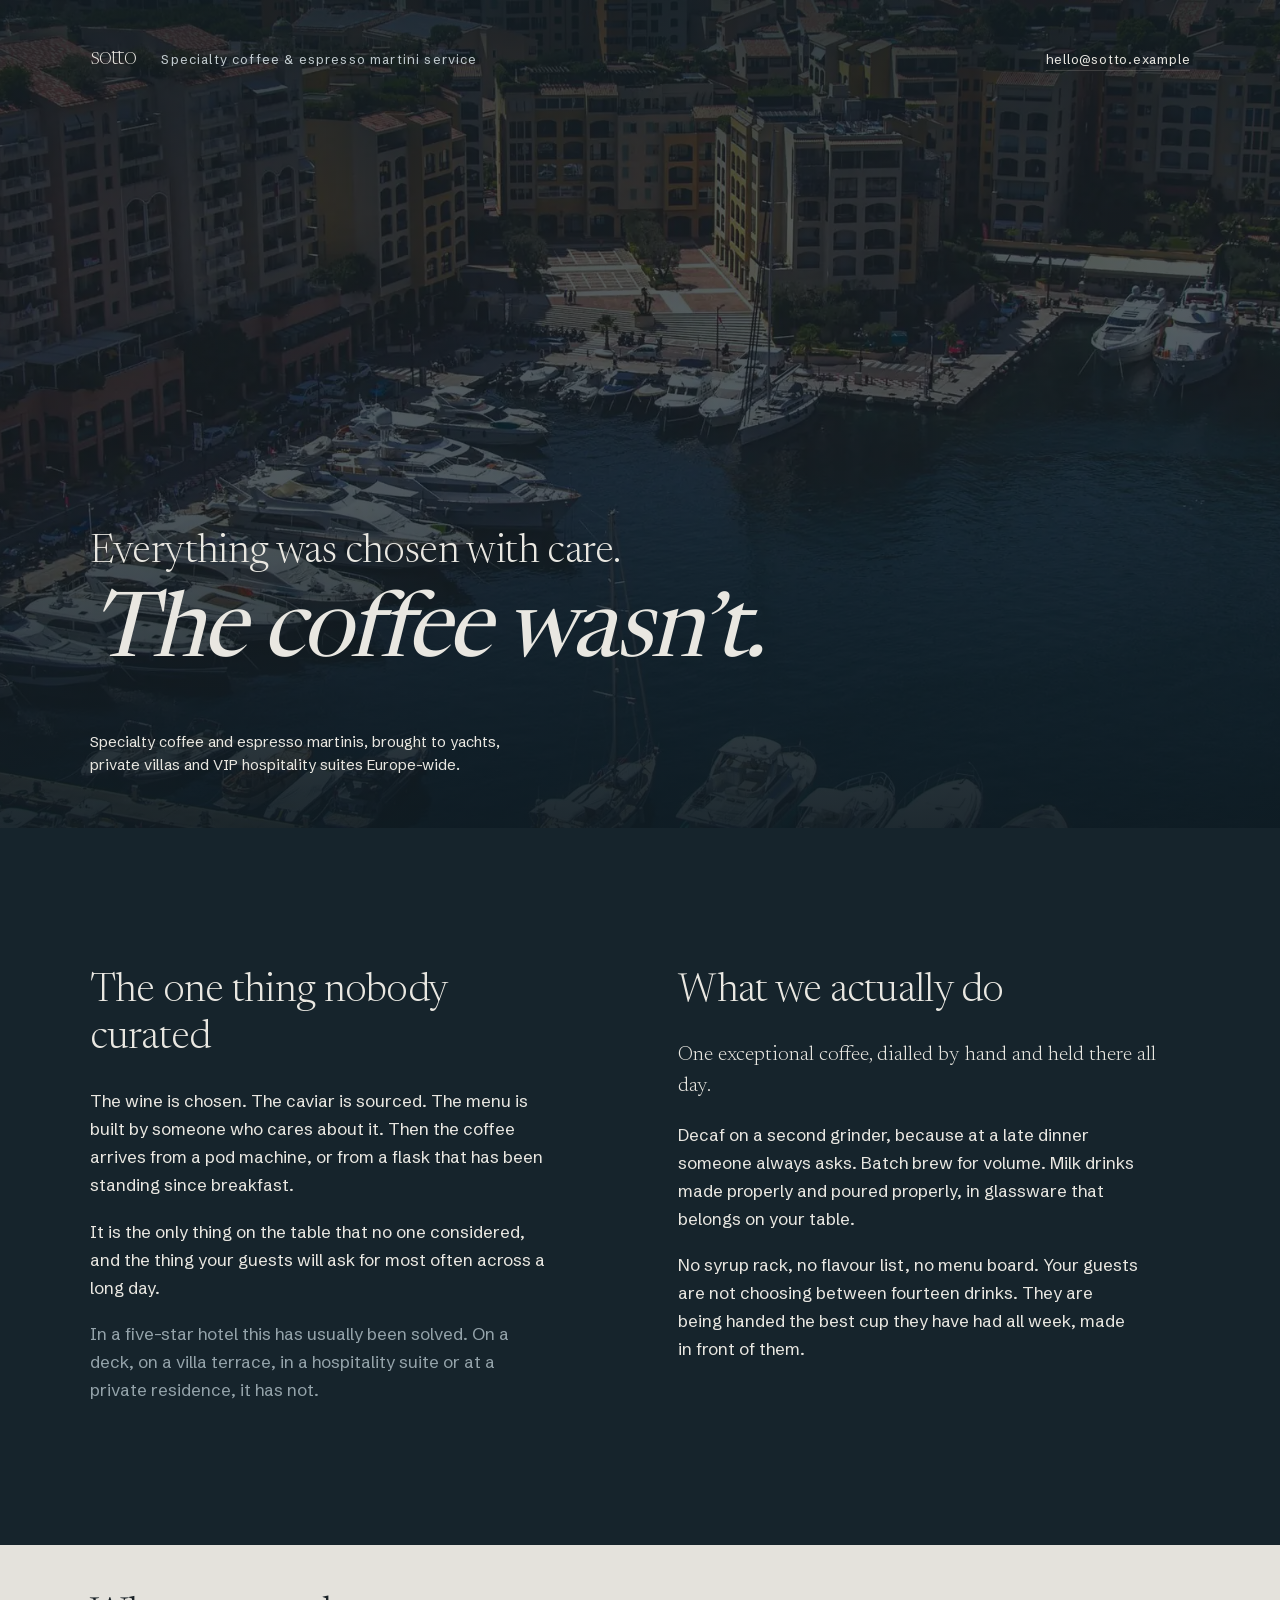
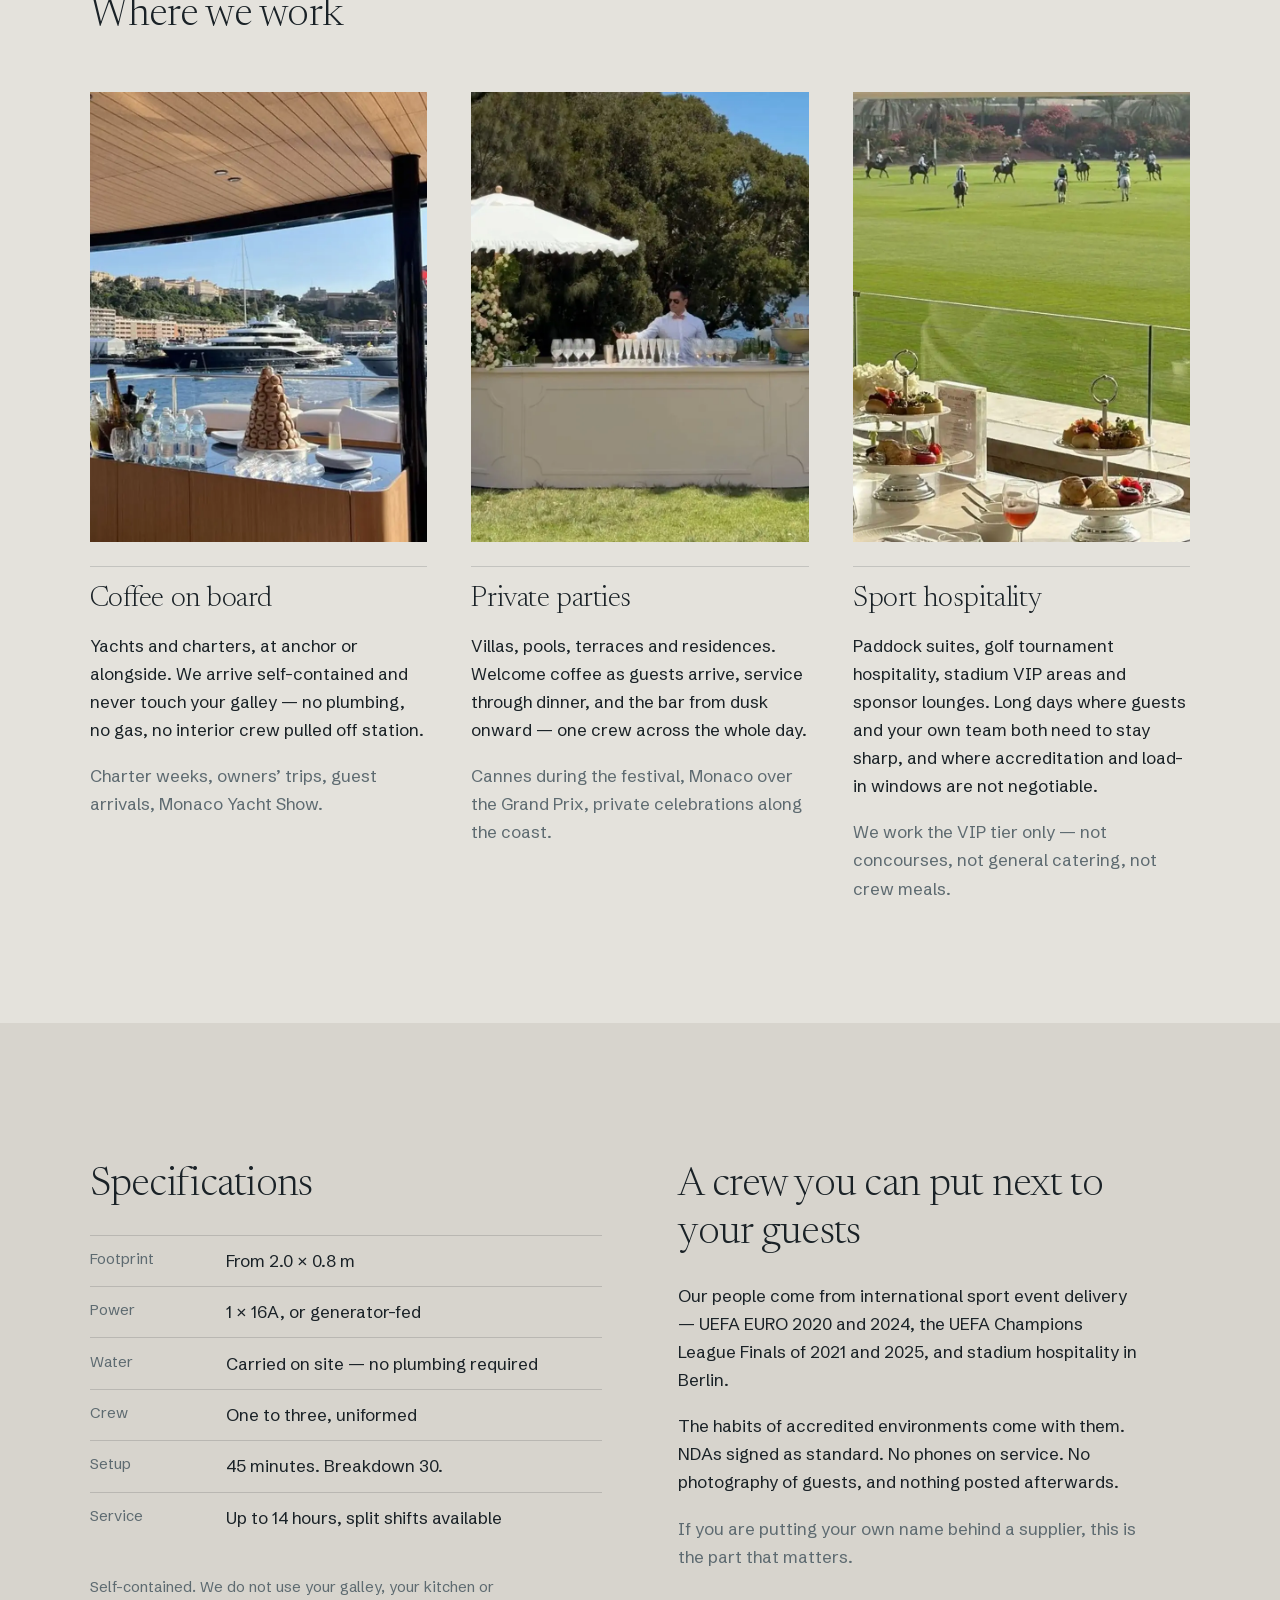
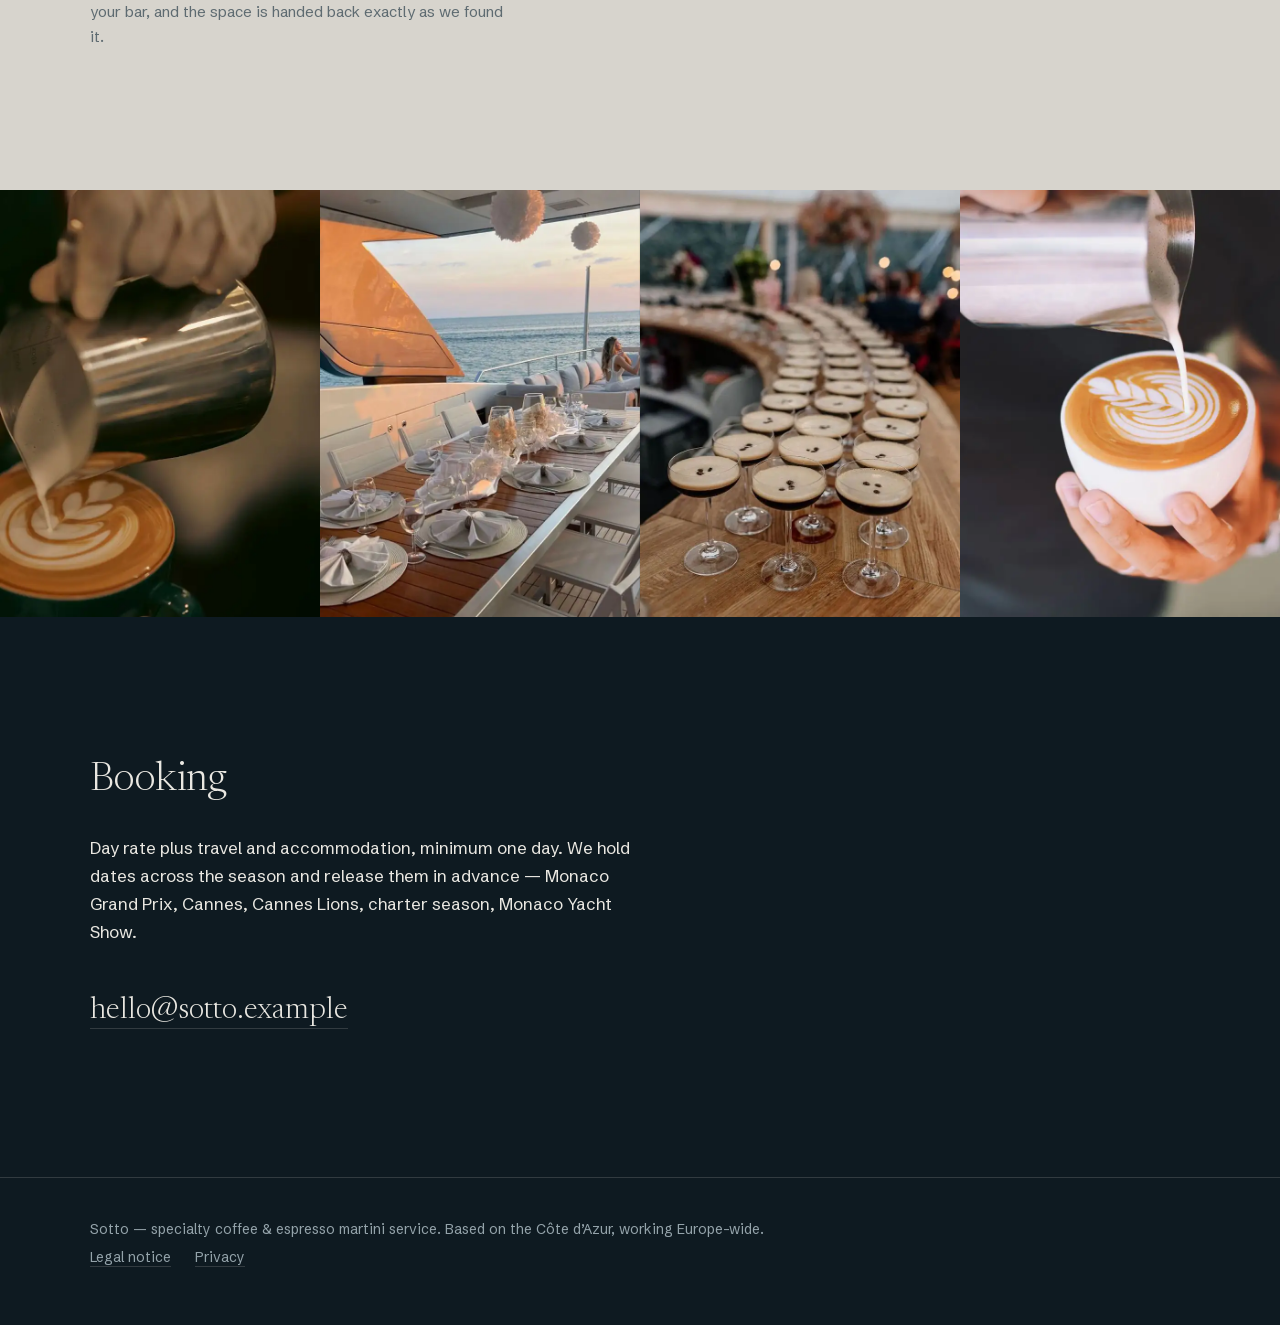
==== index.html @ 5e856eaf "Restore the paired columns, put everything on one left edge Fixes a regression I introduced in the p" ====
<!DOCTYPE html>
<html lang="en">
<head>
<meta charset="utf-8">
<meta name="viewport" content="width=device-width, initial-scale=1">

<title>Sotto — Specialty coffee &amp; espresso martini service</title>
<meta name="description" content="Specialty coffee and espresso martini service for yachts, private parties and sport hospitality. Based on the Côte d'Azur, working Europe-wide.">
<link rel="canonical" href="https://sotto.services/">
<meta name="robots" content="index, follow, max-image-preview:large, max-snippet:-1">
<meta name="theme-color" content="#0E1A21">

<meta property="og:type" content="website">
<meta property="og:site_name" content="Sotto">
<meta property="og:locale" content="en_GB">
<meta property="og:title" content="Sotto — Specialty coffee &amp; espresso martini service">
<meta property="og:description" content="Specialty coffee and espresso martini service for yachts, private parties and sport hospitality. Based on the Côte d'Azur, working Europe-wide.">
<meta property="og:url" content="https://sotto.services/">
<meta property="og:image" content="https://sotto.services/assets/og.png">
<meta property="og:image:width" content="1200">
<meta property="og:image:height" content="630">
<meta property="og:image:alt" content="Sotto — specialty coffee and espresso martini service">
<meta name="twitter:card" content="summary_large_image">
<meta name="twitter:title" content="Sotto — Specialty coffee &amp; espresso martini service">
<meta name="twitter:description" content="Specialty coffee and espresso martini service for yachts, private parties and sport hospitality. Based on the Côte d'Azur, working Europe-wide.">
<meta name="twitter:image" content="https://sotto.services/assets/og.png">

<link rel="icon" href="/assets/favicon.svg" type="image/svg+xml">
<link rel="apple-touch-icon" href="/assets/apple-touch-icon.png">

<link rel="preload" href="/img/hero.webp" as="image" type="image/webp">
<link rel="preload" href="/fonts/newsreader-latin.woff2" as="font" type="font/woff2" crossorigin>
<link rel="preload" href="/fonts/schibsted-grotesk-latin.woff2" as="font" type="font/woff2" crossorigin>

<style>
  /* ---- self-hosted fonts (no Google CDN: no visitor IP leaves the EU) ---- */
  @font-face{
    font-family:'Newsreader';font-style:normal;font-weight:200 400;font-display:swap;
    src:url('/fonts/newsreader-latin.woff2') format('woff2');
    unicode-range:U+0000-00FF,U+0131,U+0152-0153,U+02BB-02BC,U+02C6,U+02DA,U+02DC,U+0304,U+0308,U+0329,U+2000-206F,U+20AC,U+2122,U+2191,U+2193,U+2212,U+2215,U+FEFF,U+FFFD;
  }
  @font-face{
    font-family:'Newsreader';font-style:normal;font-weight:200 400;font-display:swap;
    src:url('/fonts/newsreader-latin-ext.woff2') format('woff2');
    unicode-range:U+0100-02BA,U+02BD-02C5,U+02C7-02CC,U+02CE-02D7,U+02DD-02FF,U+0304,U+0308,U+0329,U+1D00-1DBF,U+1E00-1E9F,U+1EF2-1EFF,U+2020,U+20A0-20AB,U+20AD-20C0,U+2113,U+2C60-2C7F,U+A720-A7FF;
  }
  @font-face{
    font-family:'Schibsted Grotesk';font-style:normal;font-weight:400 500;font-display:swap;
    src:url('/fonts/schibsted-grotesk-latin.woff2') format('woff2');
    unicode-range:U+0000-00FF,U+0131,U+0152-0153,U+02BB-02BC,U+02C6,U+02DA,U+02DC,U+0304,U+0308,U+0329,U+2000-206F,U+20AC,U+2122,U+2191,U+2193,U+2212,U+2215,U+FEFF,U+FFFD;
  }
  @font-face{
    font-family:'Schibsted Grotesk';font-style:normal;font-weight:400 500;font-display:swap;
    src:url('/fonts/schibsted-grotesk-latin-ext.woff2') format('woff2');
    unicode-range:U+0100-02BA,U+02BD-02C5,U+02C7-02CC,U+02CE-02D7,U+02DD-02FF,U+0304,U+0308,U+0329,U+1D00-1DBF,U+1E00-1E9F,U+1EF2-1EFF,U+2020,U+20A0-20AB,U+20AD-20C0,U+2113,U+2C60-2C7F,U+A720-A7FF;
  }

  /* ======================================================================
     IMAGE SLOTS — WebP with a JPEG fallback, chosen per browser by image-set().
     To swap a photograph, drop both files in /img/ and change the two paths.
     See README.md → "The photography".
     ====================================================================== */
  :root{
    --img-hero:image-set(url("/img/hero.webp") type("image/webp"),
                         url("/img/hero.jpg") type("image/jpeg"));
  }

  :root{
    --night:#0E1A21;
    --deep:#16242C;
    --dusk:#2A3B45;
    --paper:#E4E2DC;
    --stone:#D7D4CD;
    --light-ink:#1A2227;
    --light-mute:#5E6B71;
    --dark-ink:#E9E7E1;
    --dark-mute:#94A3AA;
    --rule-light:rgba(26,34,39,.16);
    --rule-dark:rgba(233,231,225,.16);
    --serif:"Newsreader",Georgia,"Times New Roman",serif;
    --sans:"Schibsted Grotesk","Helvetica Neue",Arial,sans-serif;
    --col:34rem;
    --content:72rem;
    --pad:clamp(1.5rem,7vw,7rem);
  }

  *{box-sizing:border-box}
  html{-webkit-text-size-adjust:100%}
  body{
    margin:0;
    background:var(--night);
    color:var(--dark-ink);
    font-family:var(--sans);
    font-size:17px;
    line-height:1.65;
    -webkit-font-smoothing:antialiased;
  }

  .skip{
    position:absolute;left:-9999px;top:0;z-index:10;
    background:var(--paper);color:var(--light-ink);
    padding:.75rem 1.25rem;font-size:.9375rem;text-decoration:none;
  }
  .skip:focus{left:0}

  section{padding:clamp(4.5rem,11vw,9rem) var(--pad)}
  .col{
    max-width:var(--col);
    margin-left:max(0px,calc((100% - var(--content)) / 2));
    margin-right:auto;
  }

  .z-night{background:var(--night);color:var(--dark-ink)}
  .z-deep{background:var(--deep);color:var(--dark-ink)}
  .z-paper{background:var(--paper);color:var(--light-ink)}
  .z-stone{background:var(--stone);color:var(--light-ink)}
  .z-night .mute,.z-deep .mute{color:var(--dark-mute)}
  .z-paper .mute,.z-stone .mute{color:var(--light-mute)}

  /* ---- collage: four frames butted together, edge to edge ---- */
  .collage{
    display:grid;
    grid-template-columns:repeat(4,1fr);
  }
  .collage img{
    width:100%;
    height:100%;
    aspect-ratio:3/4;
    object-fit:cover;
    display:block;
  }
  @media (max-width:60rem){
    .collage{grid-template-columns:repeat(2,1fr)}
  }


  /* ---- service areas: one overview instead of three full-width bands ---- */
  /* Follows another --paper section, so the top padding is pulled in: the
     heading and the grid carry the break, not a gap. */
  .areas{padding-top:clamp(1.5rem,4vw,3rem);padding-bottom:clamp(4.5rem,10vw,7.5rem)}
  .areas-head{margin-bottom:clamp(2.25rem,5vw,3.25rem);max-width:var(--content);margin-inline:auto}
  .areas-head h2{margin-bottom:0}
  .area-grid{
    display:grid;
    grid-template-columns:repeat(3,1fr);
    gap:clamp(1.5rem,3.5vw,3rem);
    max-width:var(--content);
    margin-inline:auto;
  }
  /* The frame is fixed and the picture moves inside it, so nothing reflows and
     the hover costs no layout shift. */
  .area-item picture{
    display:block;
    overflow:hidden;
    margin-bottom:1.5rem;
  }
  .area-item img{
    width:100%;
    height:auto;
    aspect-ratio:3/4;
    object-fit:cover;
    display:block;
    transition:transform .7s cubic-bezier(.22,.61,.36,1);
  }
  @media (hover:hover){
    .area-item:hover img,
    .area-item:focus-within img{transform:scale(1.04)}
  }
  .area-item h3{
    margin:0 0 .9rem;
    padding-top:1rem;
    border-top:1px solid var(--rule-light);
  }
  .area-item p{max-width:42ch}
  @media (max-width:60rem){
    .area-grid{grid-template-columns:1fr;gap:clamp(2.5rem,7vw,3.5rem);max-width:var(--col)}
    .area-item picture{margin-bottom:1.25rem}
    .area-item img{aspect-ratio:4/3}
  }

  /* ---- hero ----
     Four corners: the mark and the address on the top line, the claim and then the
     positioning line with the three service areas along the bottom. The claim, not
     the wordmark, is the thing you read first. ---- */
  .hero{
    position:relative;
    min-height:92vh;
    display:flex;
    flex-direction:column;
    padding:var(--pad);
    padding-top:clamp(1.75rem,4vw,2.75rem);
    padding-bottom:clamp(2rem,5vw,3.25rem);
    background-color:#101D25;
    background-image:var(--img-hero);
    background-size:cover;
    background-position:center;
    overflow:hidden;
  }
  .hero::before{
    content:"";
    position:absolute;
    inset:0;
    /* Type now sits at the top, the middle and the bottom, so the veil has to carry
       the whole height — not just the lower third as it did when only the wordmark
       sat down there. The harbour is bright terracotta and eats light text. */
    background:linear-gradient(180deg,rgba(14,26,33,.86) 0%,rgba(14,26,33,.7) 26%,rgba(14,26,33,.72) 58%,rgba(14,26,33,.93) 100%);
  }
  .hero > *{position:relative}
  .hero-inner{
    max-width:var(--content);
    width:100%;
    margin-inline:auto;
    flex:1;
    display:flex;
    flex-direction:column;
    justify-content:space-between;
    gap:clamp(3rem,8vw,5rem);
  }

  .hero-top{
    display:flex;
    align-items:baseline;
    justify-content:space-between;
    gap:1.5rem 2.5rem;
    flex-wrap:wrap;
  }
  .hero-lockup{
    display:flex;
    align-items:baseline;
    gap:clamp(.9rem,2vw,1.75rem);
    flex-wrap:wrap;
  }
  .mark{
    font-family:var(--serif);
    font-weight:200;
    font-size:1.6rem;
    line-height:1;
    letter-spacing:-.03em;
    margin:0;
  }
  .descriptor{
    font-size:.8125rem;
    letter-spacing:.09em;
    margin:0;
    max-width:none;
    /* Brighter than --dark-mute on purpose: at 13px over the harbour's lit facades
       the muted tone measured 3.88:1, under the 4.5:1 WCAG AA needs. */
    color:#C3CCD0;
  }
  .hero-contact{margin:0;max-width:none}
  .hero-contact a{
    color:var(--dark-ink);
    font-size:.8125rem;
    letter-spacing:.06em;
    text-decoration:none;
    border-bottom:1px solid var(--rule-dark);
    padding-bottom:.2rem;
    transition:border-color .2s ease;
  }
  .hero-contact a:hover,.hero-contact a:focus-visible{border-bottom-color:var(--dark-ink)}

  .claim{
    font-family:var(--serif);
    margin:0 0 clamp(2rem,4.5vw,3rem);
    max-width:none;
  }
  /* The setup steps back and the turn lands: three things separate them — size,
     roman against italic, and 300 against 400. Newsreader is instanced to
     wght 200-400 here, so 400 is the heaviest weight available. */
  .claim-setup{
    display:block;
    font-weight:300;
    font-size:clamp(1.45rem,3.2vw,2.5rem);
    line-height:1.22;
    letter-spacing:-.015em;
    margin-bottom:.3em;
  }
  .claim-turn{
    display:block;
    font-style:italic;
    font-weight:400;
    font-size:clamp(2.6rem,7vw,5.75rem);
    line-height:1.02;
    letter-spacing:-.03em;
  }

  .hero-sub{
    font-size:.9375rem;
    line-height:1.55;
    margin:0;
    max-width:46ch;
    color:var(--dark-ink);
  }

  @media (max-width:52rem){
    .hero-contact{flex-basis:100%}
  }

  /* ---- two columns where the copy pairs up ---- */
  .duo{
    display:grid;
    grid-template-columns:1fr 1fr;
    gap:clamp(2.5rem,6vw,5.5rem);
    max-width:var(--content);
    margin-inline:auto;
    align-items:start;
  }
  .duo h2{margin-bottom:1.5rem}
  .duo p{max-width:46ch}
  @media (max-width:60rem){
    .duo{grid-template-columns:1fr;gap:clamp(3rem,9vw,4.5rem);max-width:var(--col)}
  }

  h2{
    font-family:var(--serif);
    font-weight:300;
    font-size:clamp(1.7rem,4vw,2.5rem);
    line-height:1.18;
    letter-spacing:-.018em;
    margin:0 0 1.8rem;
    max-width:20ch;
  }
  h3{
    font-family:var(--serif);
    font-weight:300;
    font-size:clamp(1.35rem,3vw,1.8rem);
    line-height:1.2;
    letter-spacing:-.015em;
    margin:0 0 1rem;
  }
  p{margin:0 0 1.15rem;max-width:62ch}
  p:last-child{margin-bottom:0}
  .lead{font-family:var(--serif);font-size:1.3rem;line-height:1.5;font-weight:300}

  .area{padding-top:clamp(2.75rem,6vw,4rem);padding-bottom:clamp(3.5rem,8vw,6rem)}

  .spec{margin:0;display:grid;grid-template-columns:8.5rem 1fr}
  .spec dt{padding:.7rem 0;border-top:1px solid var(--rule-light);color:var(--light-mute);font-size:.9375rem}
  .spec dd{padding:.7rem 0;margin:0;border-top:1px solid var(--rule-light)}
  @media (max-width:32rem){
    .spec{grid-template-columns:1fr}
    .spec dd{border-top:0;padding-top:0;padding-bottom:.9rem}
  }

  .note{font-size:.9375rem;margin-top:2rem}

  .contact a{
    color:inherit;
    font-family:var(--serif);
    font-size:clamp(1.3rem,3.6vw,1.9rem);
    font-weight:300;
    text-decoration:none;
    border-bottom:1px solid var(--rule-dark);
    padding-bottom:.15rem;
    transition:border-color .2s ease;
  }
  .contact a:hover,.contact a:focus-visible{border-bottom-color:var(--dark-ink)}
  a:focus-visible{outline:2px solid currentColor;outline-offset:4px}

  footer{
    padding:2.5rem var(--pad) 3.5rem;
    background:var(--night);
    color:var(--dark-mute);
    font-size:.875rem;
    border-top:1px solid var(--rule-dark);
  }
  /* The auto inline margins have to live here: a `footer > *` rule loses to this
     shorthand's specificity and the paragraphs snap back to the padding edge. */
  footer p{margin:0 auto .35rem;max-width:var(--content)}
  footer a{color:inherit;text-decoration:none;border-bottom:1px solid var(--rule-dark)}
  footer a:hover,footer a:focus-visible{color:var(--dark-ink);border-bottom-color:var(--dark-ink)}
  .legal-links a + a{margin-left:1.25rem}

  .reveal{opacity:0;transform:translateY(14px);animation:rise 1.1s cubic-bezier(.22,.61,.36,1) forwards}
  .reveal-2{animation-delay:.18s}
  .reveal-3{animation-delay:.34s}
  .reveal-4{animation-delay:.5s}
  @keyframes rise{to{opacity:1;transform:none}}
  @media (prefers-reduced-motion:reduce){
    .reveal{animation:none;opacity:1;transform:none}
    *{transition:none!important}
    /* transition:none only removes the easing — without this the image would
       still jump to the scaled size on hover. */
    .area-item:hover img,
    .area-item:focus-within img{transform:none}
  }
</style>
</head>
<body>

<a class="skip" href="#main">Skip to content</a>

<header class="hero">
  <div class="hero-inner">

    <div class="hero-top reveal">
      <div class="hero-lockup">
        <h1 class="mark">sotto</h1>
        <p class="descriptor">Specialty coffee &amp; espresso martini service</p>
      </div>
      <p class="hero-contact"><a href="mailto:hello@sotto.example">hello@sotto.example</a></p>
    </div>

    <div class="hero-bottom">
      <p class="claim reveal reveal-2">
        <span class="claim-setup">Everything was chosen with care.</span>
        <em class="claim-turn">The coffee wasn&rsquo;t.</em>
      </p>
      <p class="hero-sub reveal reveal-3">Specialty coffee and espresso martinis, brought to yachts, private villas and VIP hospitality suites Europe-wide.</p>
    </div>

  </div>
</header>

<main id="main">

<section class="z-deep">
  <div class="duo">
    <div>
      <h2>The one thing nobody curated</h2>
      <p>The wine is chosen. The caviar is sourced. The menu is built by someone who cares about it. Then the coffee arrives from a pod machine, or from a flask that has been standing since breakfast.</p>
      <p>It is the only thing on the table that no one considered, and the thing your guests will ask for most often across a long day.</p>
      <p class="mute">In a five-star hotel this has usually been solved. On a deck, on a villa terrace, in a hospitality suite or at a private residence, it has not.</p>
    </div>
    <div>
      <h2>What we actually do</h2>
      <p class="lead">One exceptional coffee, dialled by hand and held there all day.</p>
      <p>Decaf on a second grinder, because at a late dinner someone always asks. Batch brew for volume. Milk drinks made properly and poured properly, in glassware that belongs on your table.</p>
      <p>No syrup rack, no flavour list, no menu board. Your guests are not choosing between fourteen drinks. They are being handed the best cup they have had all week, made in front of them.</p>
    </div>
  </div>
</section>

<section class="z-paper areas">
  <div class="areas-head">
    <h2>Where we work</h2>
  </div>
  <div class="area-grid">

    <article class="area-item">
      <picture>
        <source srcset="/img/area-yachts.webp" type="image/webp">
        <img src="/img/area-yachts.jpg" width="760" height="1013" loading="lazy" decoding="async"
             alt="A yacht's aft bar laid for service, looking out over the harbour at Monaco">
      </picture>
      <h3>Coffee on board</h3>
      <p>Yachts and charters, at anchor or alongside. We arrive self-contained and never touch your galley — no plumbing, no gas, no interior crew pulled off station.</p>
      <p class="mute">Charter weeks, owners&rsquo; trips, guest arrivals, Monaco Yacht Show.</p>
    </article>

    <article class="area-item">
      <picture>
        <source srcset="/img/area-parties.webp" type="image/webp">
        <img src="/img/area-parties.jpg" width="760" height="1013" loading="lazy" decoding="async"
             alt="An outdoor bar set up on a lawn under a parasol, glassware lined up ready for guests">
      </picture>
      <h3>Private parties</h3>
      <p>Villas, pools, terraces and residences. Welcome coffee as guests arrive, service through dinner, and the bar from dusk onward — one crew across the whole day.</p>
      <p class="mute">Cannes during the festival, Monaco over the Grand Prix, private celebrations along the coast.</p>
    </article>

    <article class="area-item">
      <picture>
        <source srcset="/img/area-sport.webp" type="image/webp">
        <img src="/img/area-sport.jpg" width="760" height="1013" loading="lazy" decoding="async"
             alt="A hospitality terrace laid for service, overlooking a polo field in play">
      </picture>
      <h3>Sport hospitality</h3>
      <p>Paddock suites, golf tournament hospitality, stadium VIP areas and sponsor lounges. Long days where guests and your own team both need to stay sharp, and where accreditation and load-in windows are not negotiable.</p>
      <p class="mute">We work the VIP tier only — not concourses, not general catering, not crew meals.</p>
    </article>

  </div>
</section>

<section class="z-stone">
  <div class="duo">
    <div>
      <h2>Specifications</h2>
      <dl class="spec">
        <dt>Footprint</dt><dd>From 2.0 × 0.8 m</dd>
        <dt>Power</dt><dd>1 × 16A, or generator-fed</dd>
        <dt>Water</dt><dd>Carried on site — no plumbing required</dd>
        <dt>Crew</dt><dd>One to three, uniformed</dd>
        <dt>Setup</dt><dd>45 minutes. Breakdown 30.</dd>
        <dt>Service</dt><dd>Up to 14 hours, split shifts available</dd>
      </dl>
      <p class="note mute">Self-contained. We do not use your galley, your kitchen or your bar, and the space is handed back exactly as we found it.</p>
    </div>
    <div>
      <h2>A crew you can put next to your guests</h2>
      <p>Our people come from international sport event delivery — UEFA EURO 2020 and 2024, the UEFA Champions League Finals of 2021 and 2025, and stadium hospitality in Berlin.</p>
      <p>The habits of accredited environments come with them. NDAs signed as standard. No phones on service. No photography of guests, and nothing posted afterwards.</p>
      <p class="mute">If you are putting your own name behind a supplier, this is the part that matters.</p>
    </div>
  </div>
</section>

<div class="collage">
  <picture><source srcset="/img/collage-1.webp" type="image/webp">
    <img src="/img/collage-1.jpg" width="700" height="933" loading="lazy" decoding="async"
         alt="Milk poured into a cup, the rosetta forming"></picture>
  <picture><source srcset="/img/collage-2.webp" type="image/webp">
    <img src="/img/collage-2.jpg" width="700" height="933" loading="lazy" decoding="async"
         alt="A yacht deck laid for dinner as the sun goes down"></picture>
  <picture><source srcset="/img/collage-3.webp" type="image/webp">
    <img src="/img/collage-3.jpg" width="700" height="933" loading="lazy" decoding="async"
         alt="Espresso martinis lined up along a bar, ready for service"></picture>
  <picture><source srcset="/img/collage-4.webp" type="image/webp">
    <img src="/img/collage-4.jpg" width="700" height="933" loading="lazy" decoding="async"
         alt="A finished flat white handed across, latte art on top"></picture>
</div>

<section class="z-night contact">
  <div class="col">
    <h2>Booking</h2>
    <p>Day rate plus travel and accommodation, minimum one day. We hold dates across the season and release them in advance — Monaco Grand Prix, Cannes, Cannes Lions, charter season, Monaco Yacht Show.</p>
    <p style="margin-top:2.5rem"><a href="mailto:hello@sotto.example">hello@sotto.example</a></p>
  </div>
</section>

</main>

<footer>
  <p>Sotto — specialty coffee &amp; espresso martini service. Based on the Côte d&rsquo;Azur, working Europe-wide.</p>
  <p class="mute legal-links">
    <a href="/legal/">Legal notice</a>
    <a href="/privacy/">Privacy</a>
  </p>
</footer>

<script type="application/ld+json">
{
  "@context": "https://schema.org",
  "@type": "ProfessionalService",
  "@id": "https://sotto.services/#business",
  "name": "Sotto",
  "alternateName": "Sotto — Specialty coffee & espresso martini service",
  "description": "Specialty coffee and espresso martini service for private yachts, private parties and sport hospitality. Based on the Côte d'Azur, working Europe-wide.",
  "url": "https://sotto.services/",
  "email": "hello@sotto.example",
  "image": "https://sotto.services/assets/og.png",
  "areaServed": [
    { "@type": "Place", "name": "Monaco" },
    { "@type": "Place", "name": "Cannes" },
    { "@type": "Place", "name": "Côte d'Azur" },
    { "@type": "Place", "name": "French Riviera" },
    { "@type": "Place", "name": "Europe" }
  ],
  "makesOffer": [
    { "@type": "Offer", "itemOffered": { "@type": "Service", "name": "Coffee on board", "description": "Specialty coffee service for yachts and charters, at anchor or alongside. Self-contained, no galley access required." } },
    { "@type": "Offer", "itemOffered": { "@type": "Service", "name": "Private parties", "description": "Coffee and bar service for villas, pools, terraces and private residences, from welcome coffee through to espresso martinis after dusk." } },
    { "@type": "Offer", "itemOffered": { "@type": "Service", "name": "Sport hospitality", "description": "VIP-tier coffee and bar service for paddock suites, golf hospitality, stadium VIP areas and sponsor lounges." } }
  ]
}
</script>

</body>
</html>
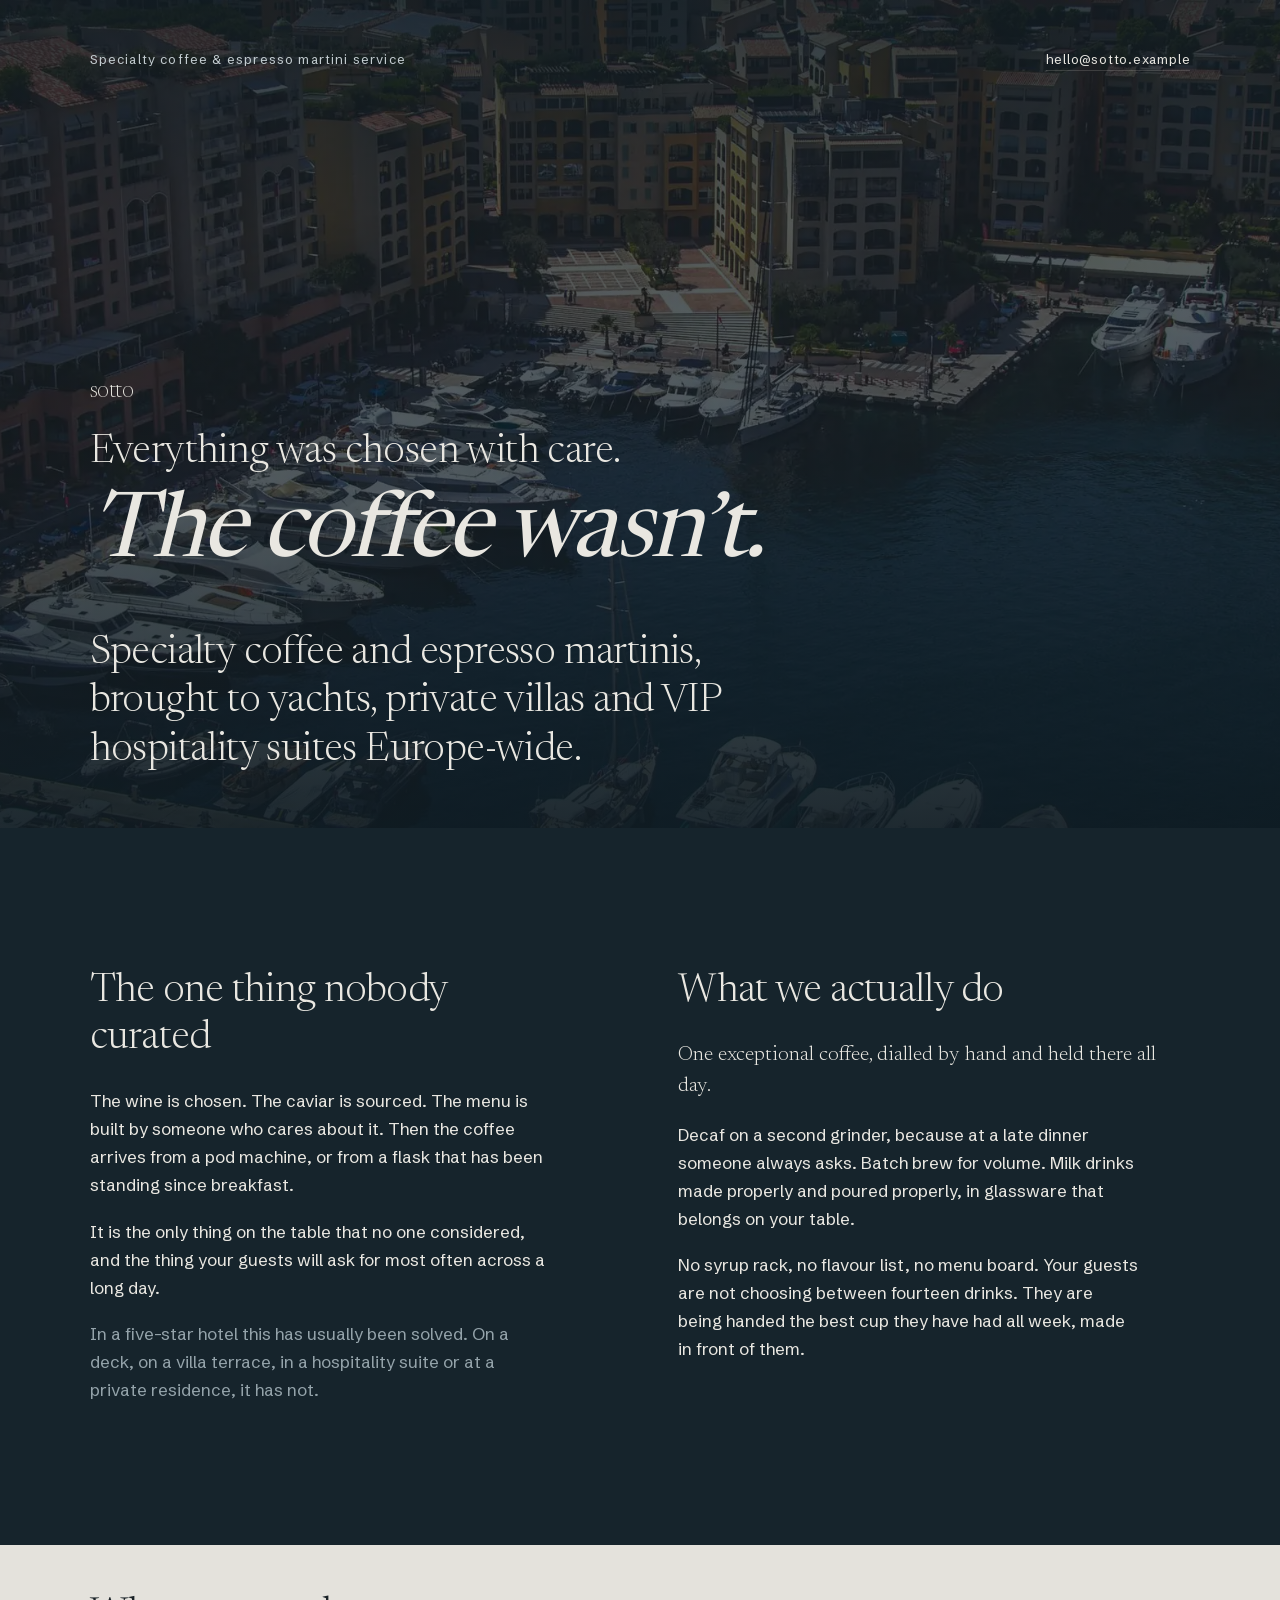
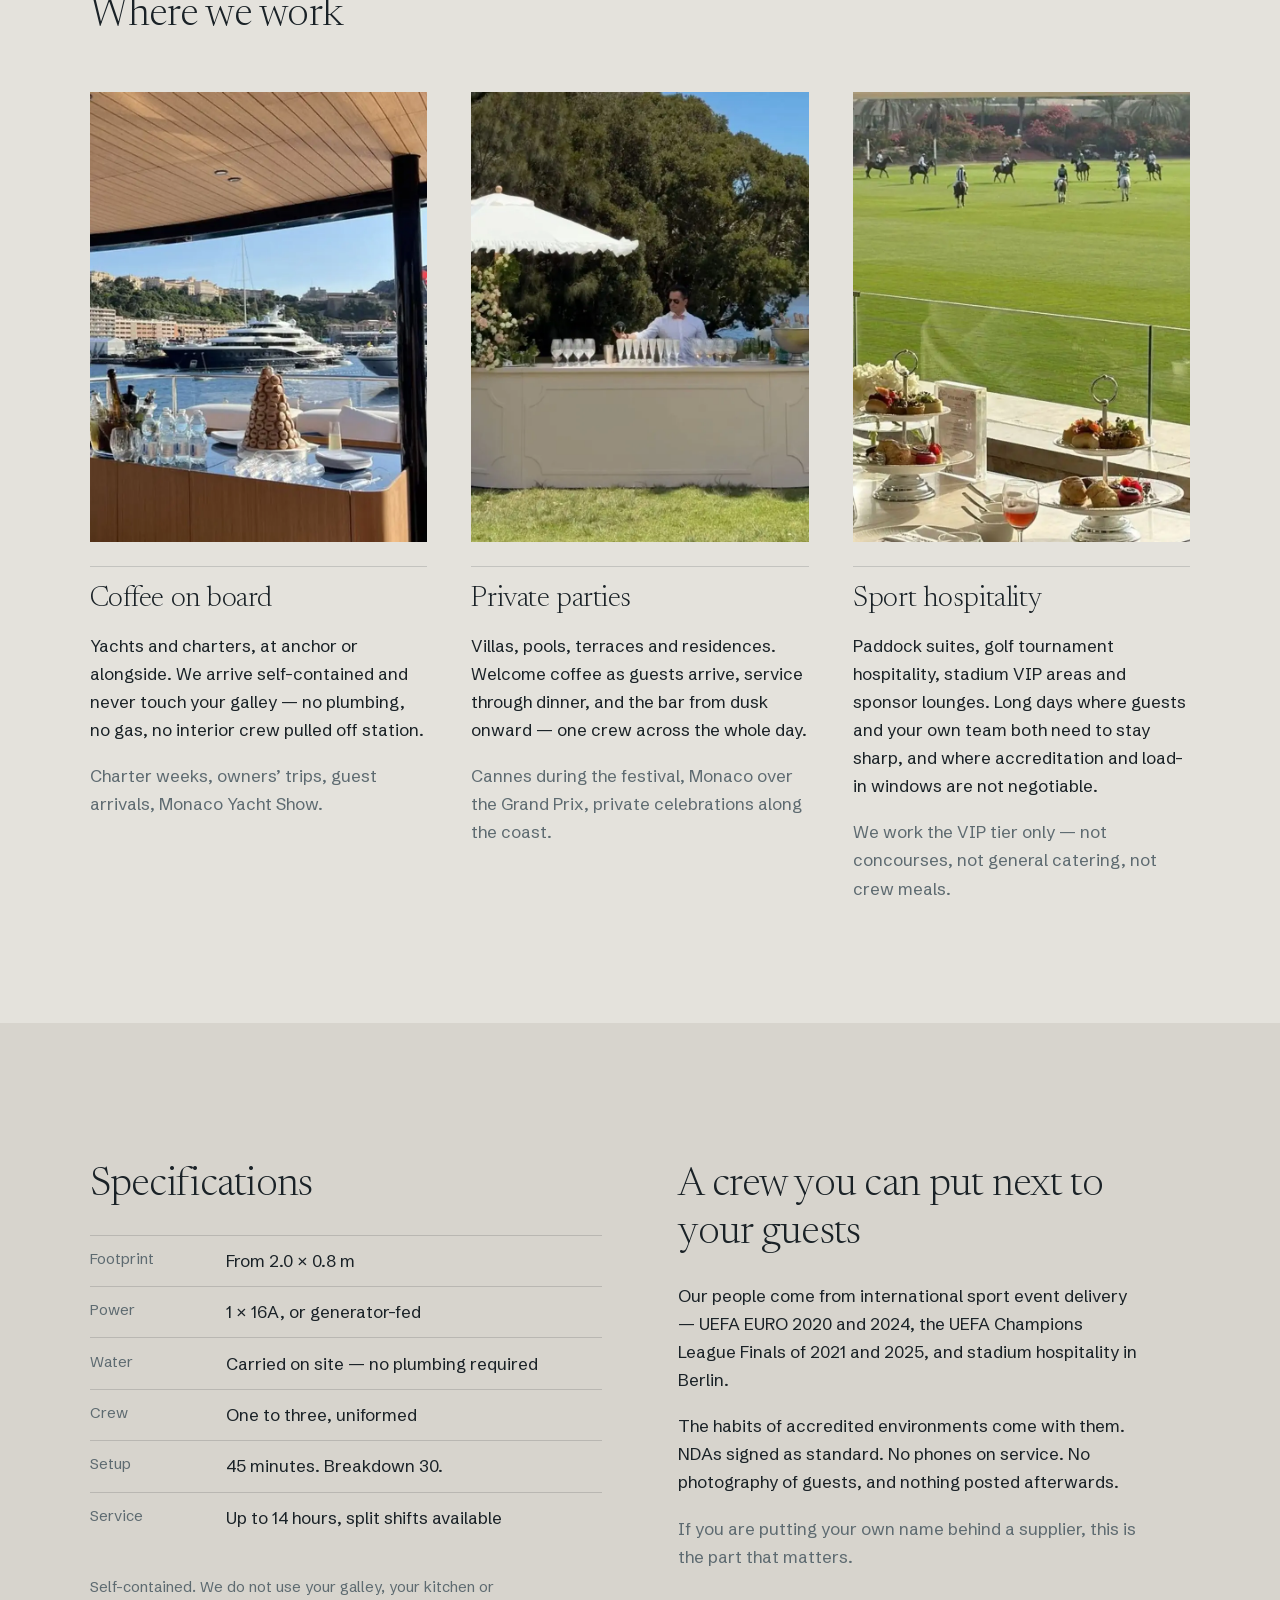
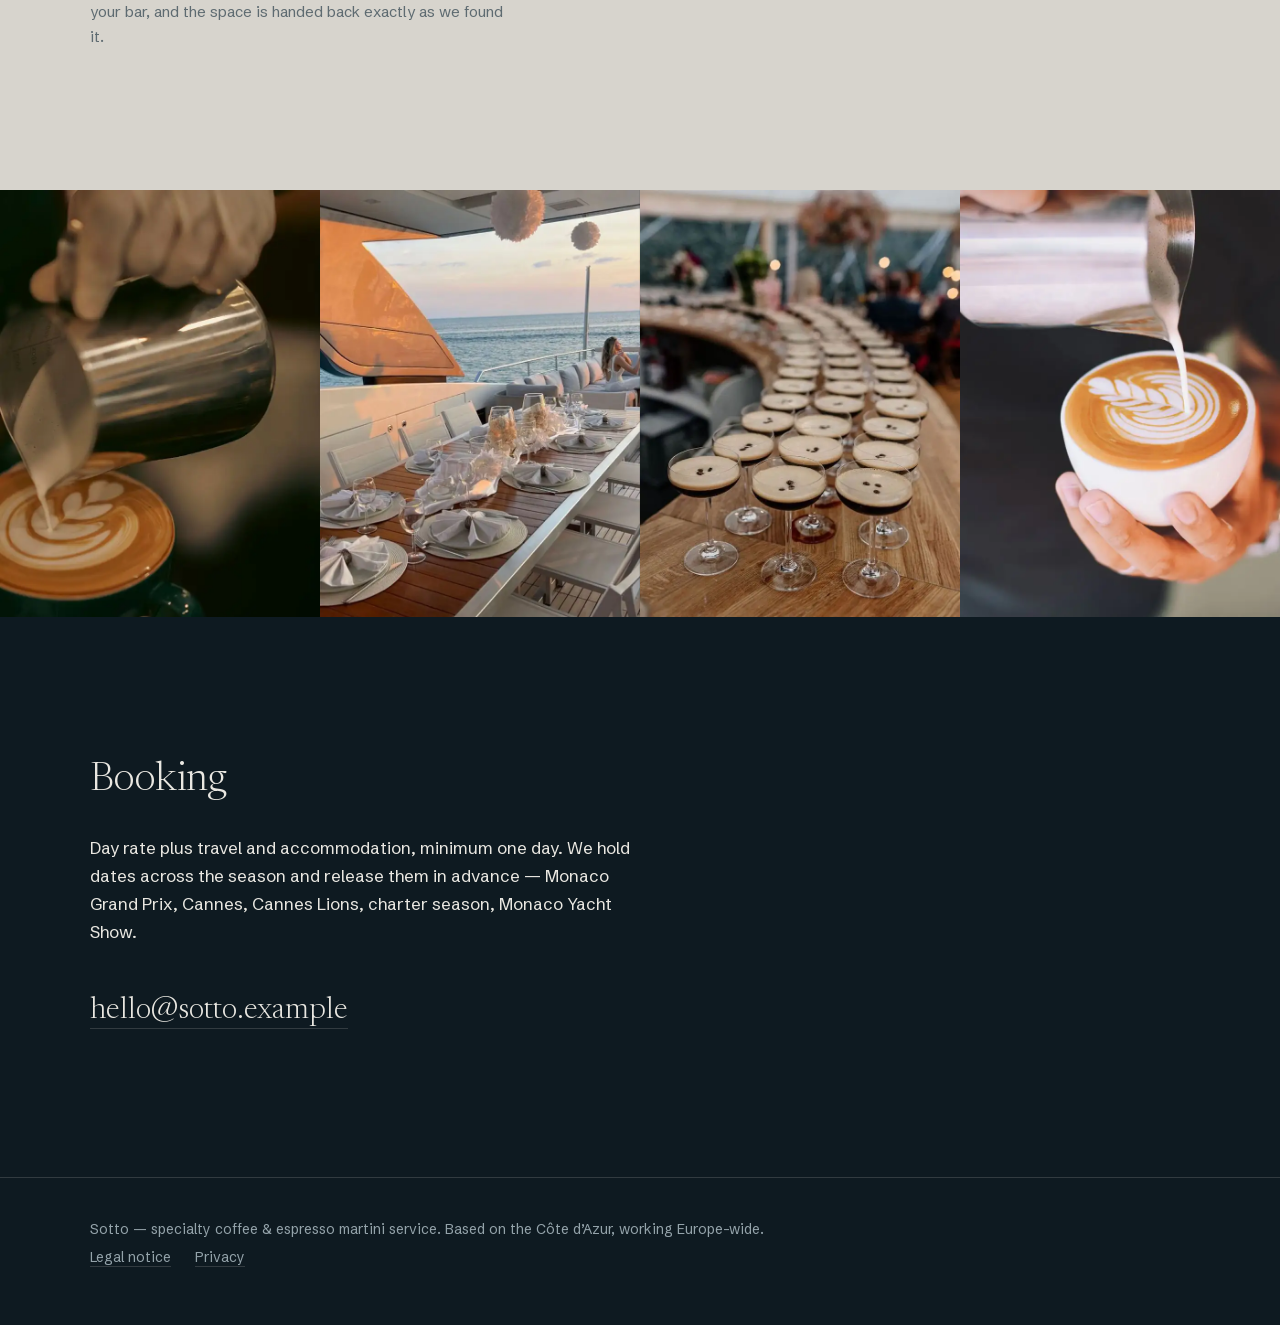
==== commit 4829d839: "Wordmark back above the claim, positioning line in the display face The wordmark leaves the top-left" ====
--- a/index.html
+++ b/index.html
@@ -224,19 +224,15 @@
     gap:1.5rem 2.5rem;
     flex-wrap:wrap;
   }
-  .hero-lockup{
-    display:flex;
-    align-items:baseline;
-    gap:clamp(.9rem,2vw,1.75rem);
-    flex-wrap:wrap;
-  }
   .mark{
     font-family:var(--serif);
     font-weight:200;
-    font-size:1.6rem;
+    /* Clearly under the setup line rather than beside it in size: at 36px against
+       40px the two read as one mis-set block instead of a mark over a claim. */
+    font-size:clamp(1.15rem,1.85vw,1.6rem);
     line-height:1;
-    letter-spacing:-.03em;
-    margin:0;
+    letter-spacing:-.02em;
+    margin:0 0 clamp(1rem,2.2vw,1.6rem);
   }
   .descriptor{
     font-size:.8125rem;
@@ -284,11 +280,15 @@
     letter-spacing:-.03em;
   }
 
+  /* Same face and size as .claim-setup. */
   .hero-sub{
-    font-size:.9375rem;
-    line-height:1.55;
+    font-family:var(--serif);
+    font-weight:300;
+    font-size:clamp(1.45rem,3.2vw,2.5rem);
+    line-height:1.22;
+    letter-spacing:-.015em;
     margin:0;
-    max-width:46ch;
+    max-width:30ch;
     color:var(--dark-ink);
   }
 
@@ -394,14 +394,12 @@
   <div class="hero-inner">
 
     <div class="hero-top reveal">
-      <div class="hero-lockup">
-        <h1 class="mark">sotto</h1>
-        <p class="descriptor">Specialty coffee &amp; espresso martini service</p>
-      </div>
+      <p class="descriptor">Specialty coffee &amp; espresso martini service</p>
       <p class="hero-contact"><a href="mailto:hello@sotto.example">hello@sotto.example</a></p>
     </div>
 
     <div class="hero-bottom">
+      <h1 class="mark reveal reveal-2">sotto</h1>
       <p class="claim reveal reveal-2">
         <span class="claim-setup">Everything was chosen with care.</span>
         <em class="claim-turn">The coffee wasn&rsquo;t.</em>
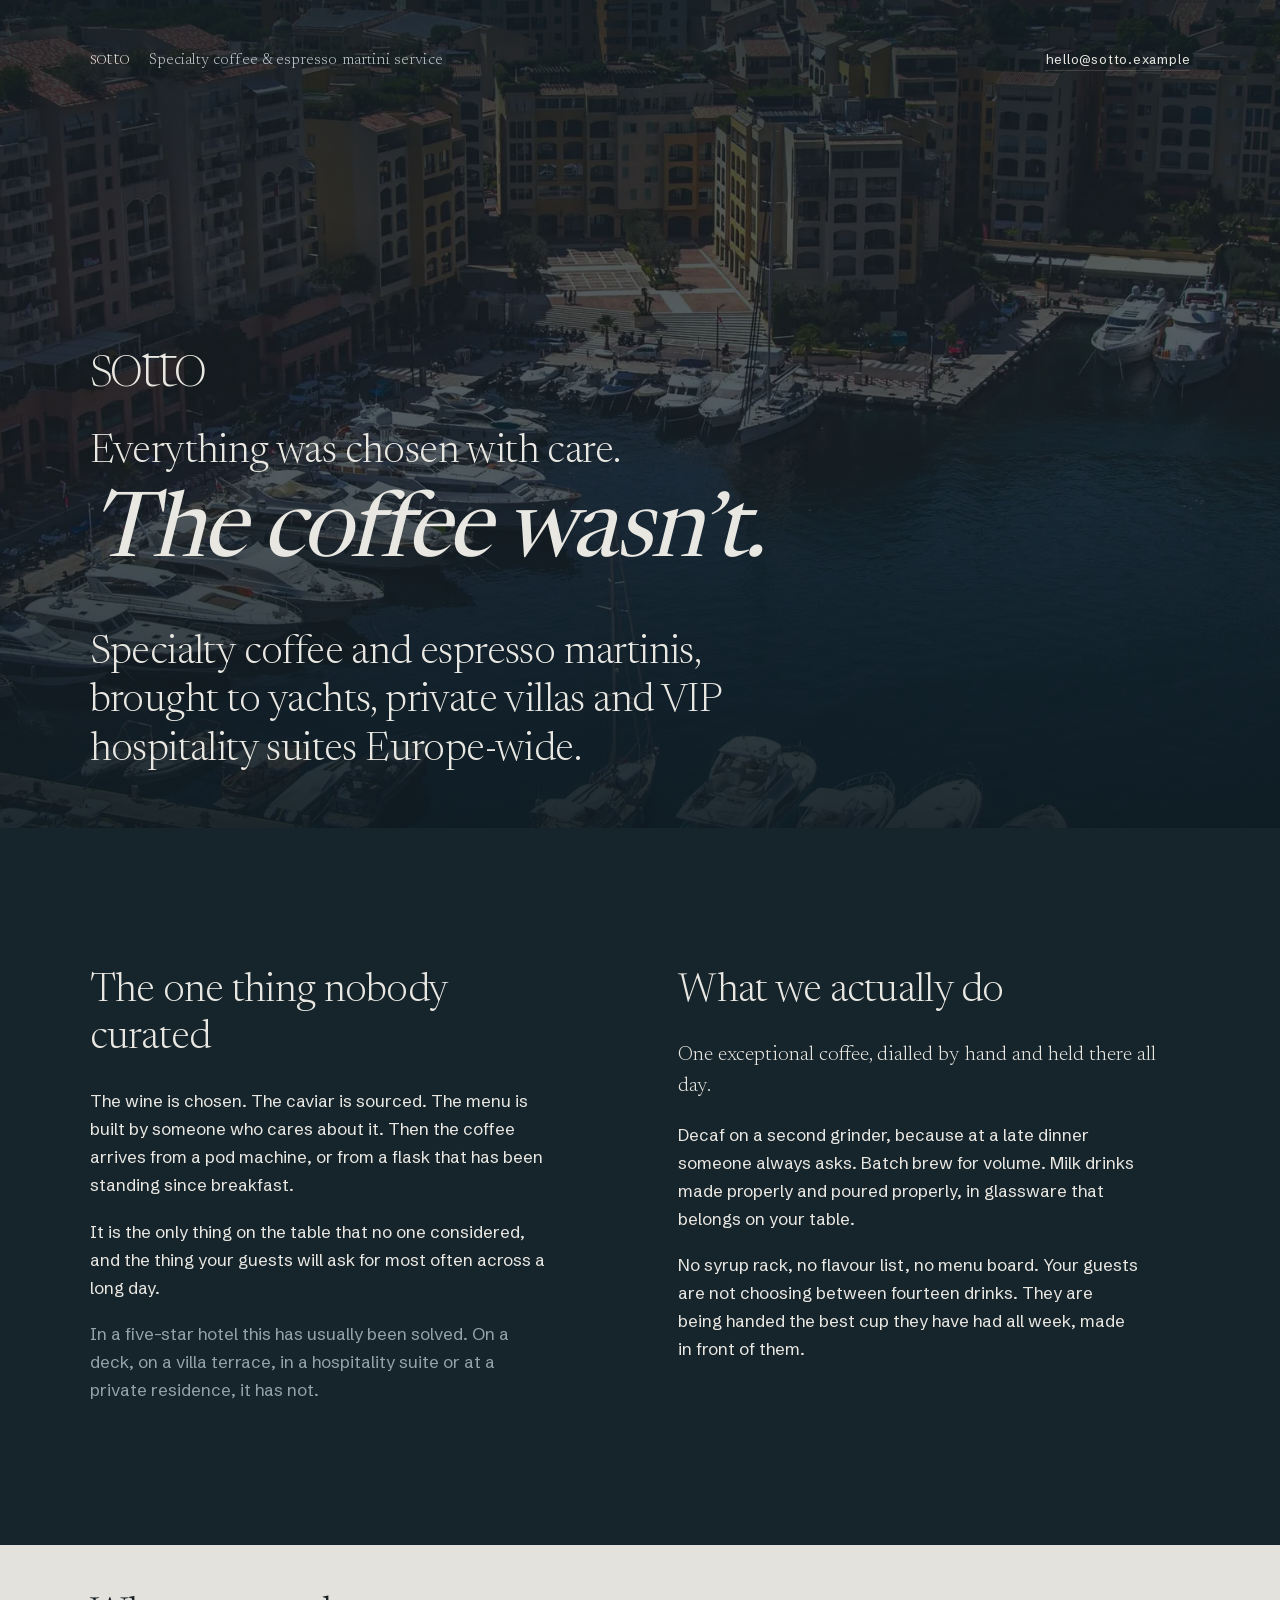
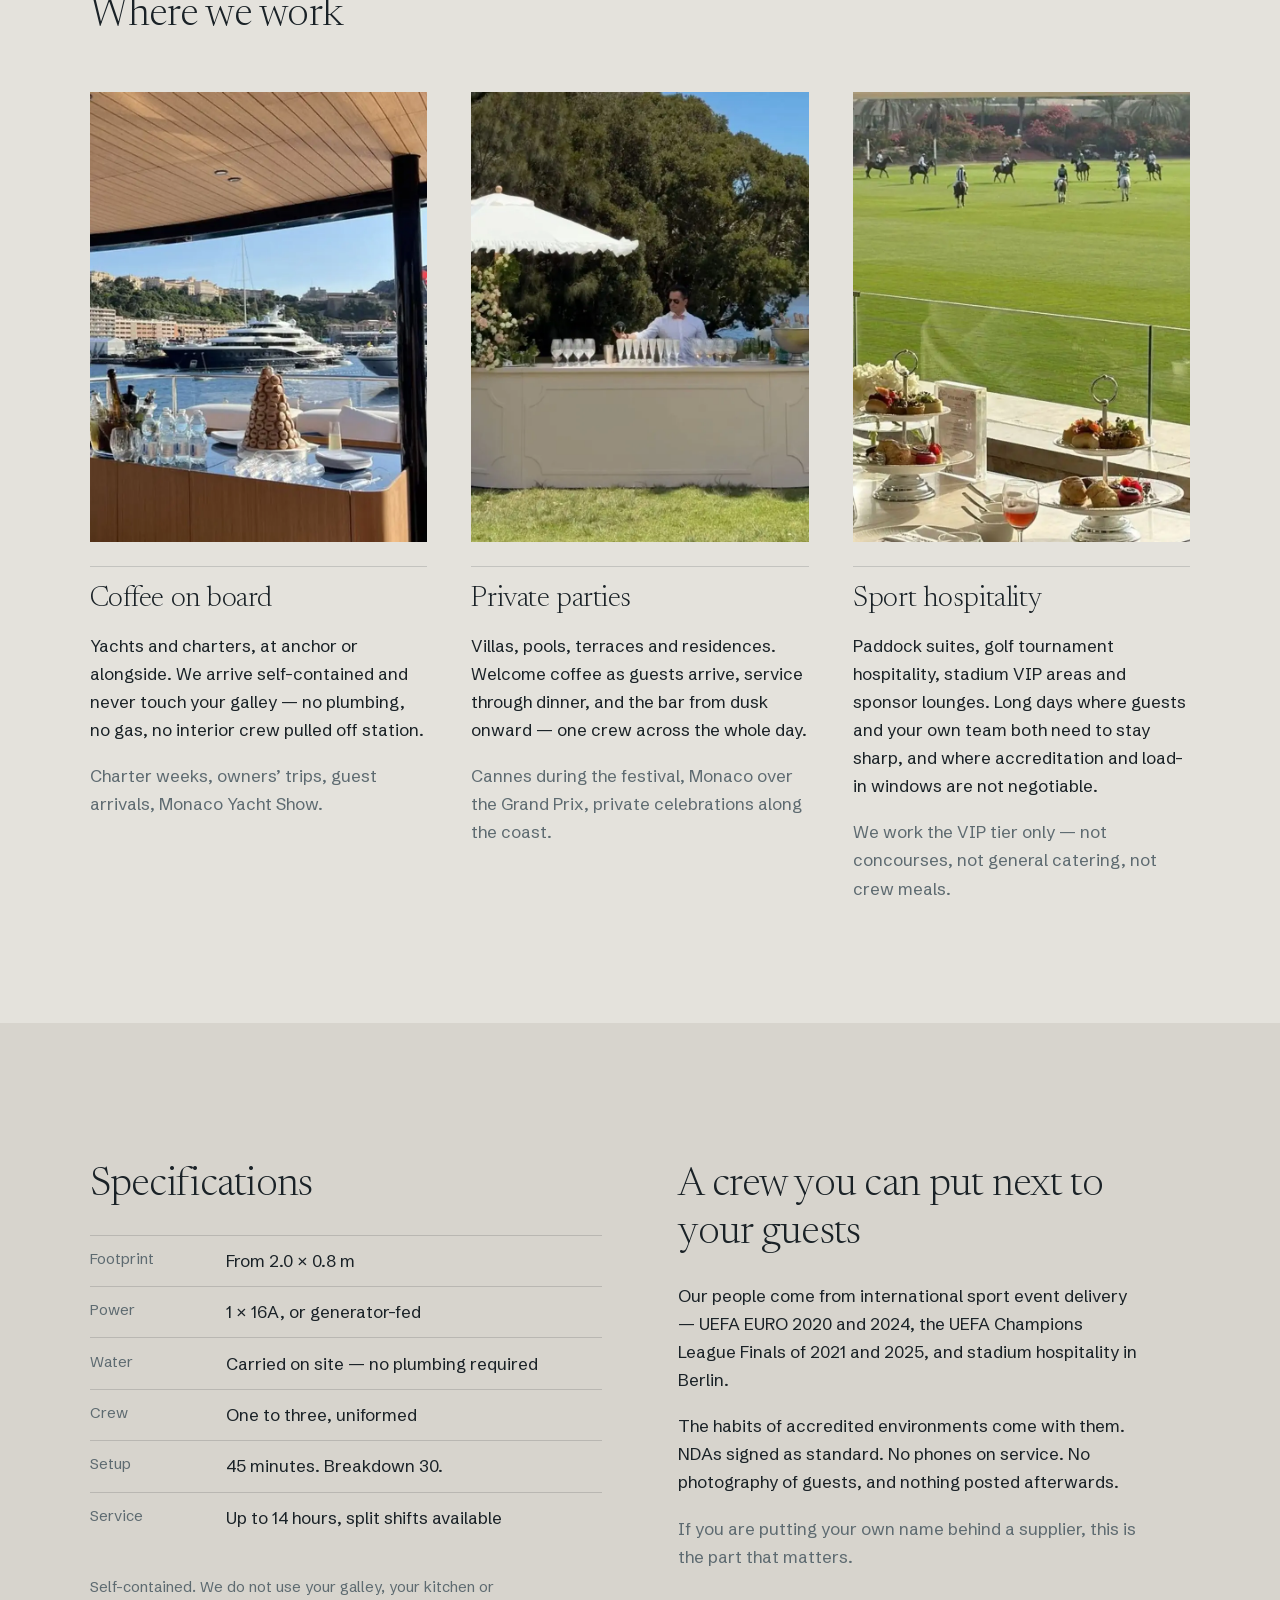
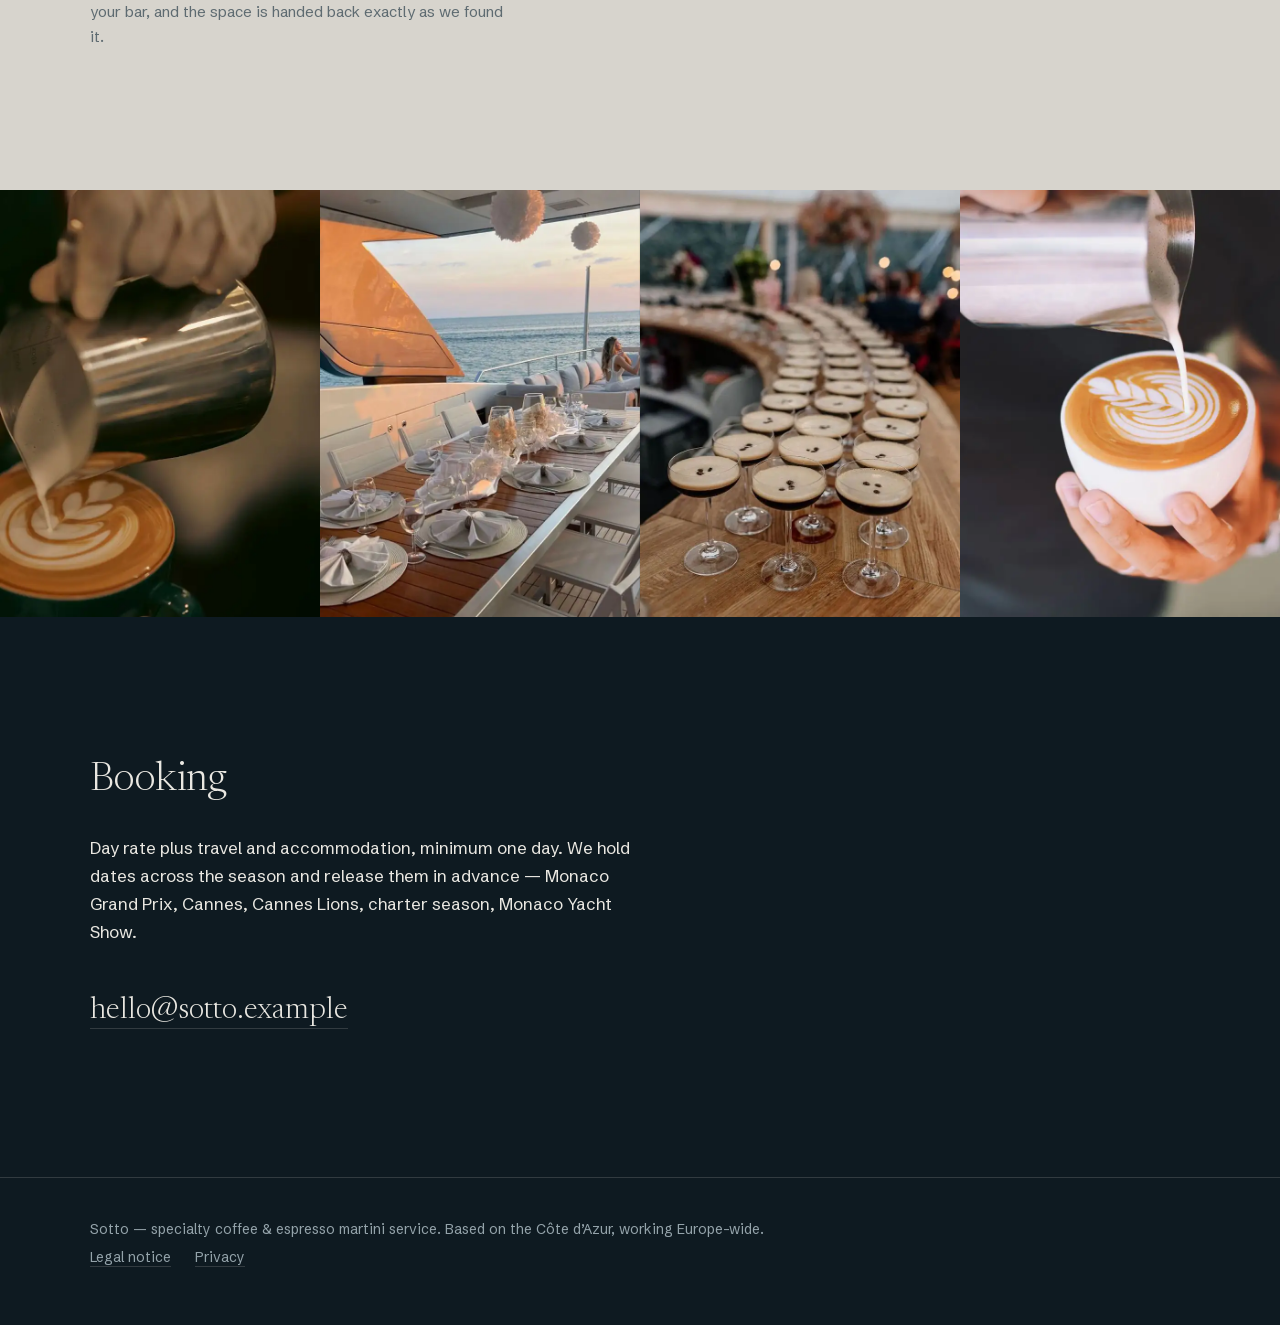
==== commit b2381cb4: "Bigger wordmark, a second mark in the header, descriptor in the serif The h1 wordmark over the claim" ====
--- a/index.html
+++ b/index.html
@@ -227,16 +227,30 @@
   .mark{
     font-family:var(--serif);
     font-weight:200;
-    /* Clearly under the setup line rather than beside it in size: at 36px against
-       40px the two read as one mis-set block instead of a mark over a claim. */
-    font-size:clamp(1.15rem,1.85vw,1.6rem);
+    font-size:clamp(2.25rem,4.8vw,4.25rem);
+    line-height:.95;
+    letter-spacing:-.035em;
+    margin:0 0 clamp(1.1rem,2.4vw,1.75rem);
+  }
+  .hero-lockup{
+    display:flex;
+    align-items:baseline;
+    gap:clamp(.7rem,1.6vw,1.25rem);
+    flex-wrap:wrap;
+  }
+  .mark-sm{
+    font-family:var(--serif);
+    font-weight:200;
+    font-size:1.3rem;
     line-height:1;
-    letter-spacing:-.02em;
-    margin:0 0 clamp(1rem,2.2vw,1.6rem);
+    letter-spacing:-.03em;
+    color:var(--dark-ink);
   }
   .descriptor{
-    font-size:.8125rem;
-    letter-spacing:.09em;
+    font-family:var(--serif);
+    font-weight:300;
+    font-size:.9375rem;
+    letter-spacing:.01em;
     margin:0;
     max-width:none;
     /* Brighter than --dark-mute on purpose: at 13px over the harbour's lit facades
@@ -394,7 +408,10 @@
   <div class="hero-inner">
 
     <div class="hero-top reveal">
-      <p class="descriptor">Specialty coffee &amp; espresso martini service</p>
+      <div class="hero-lockup">
+        <span class="mark-sm" aria-hidden="true">sotto</span>
+        <p class="descriptor">Specialty coffee &amp; espresso martini service</p>
+      </div>
       <p class="hero-contact"><a href="mailto:hello@sotto.example">hello@sotto.example</a></p>
     </div>
 
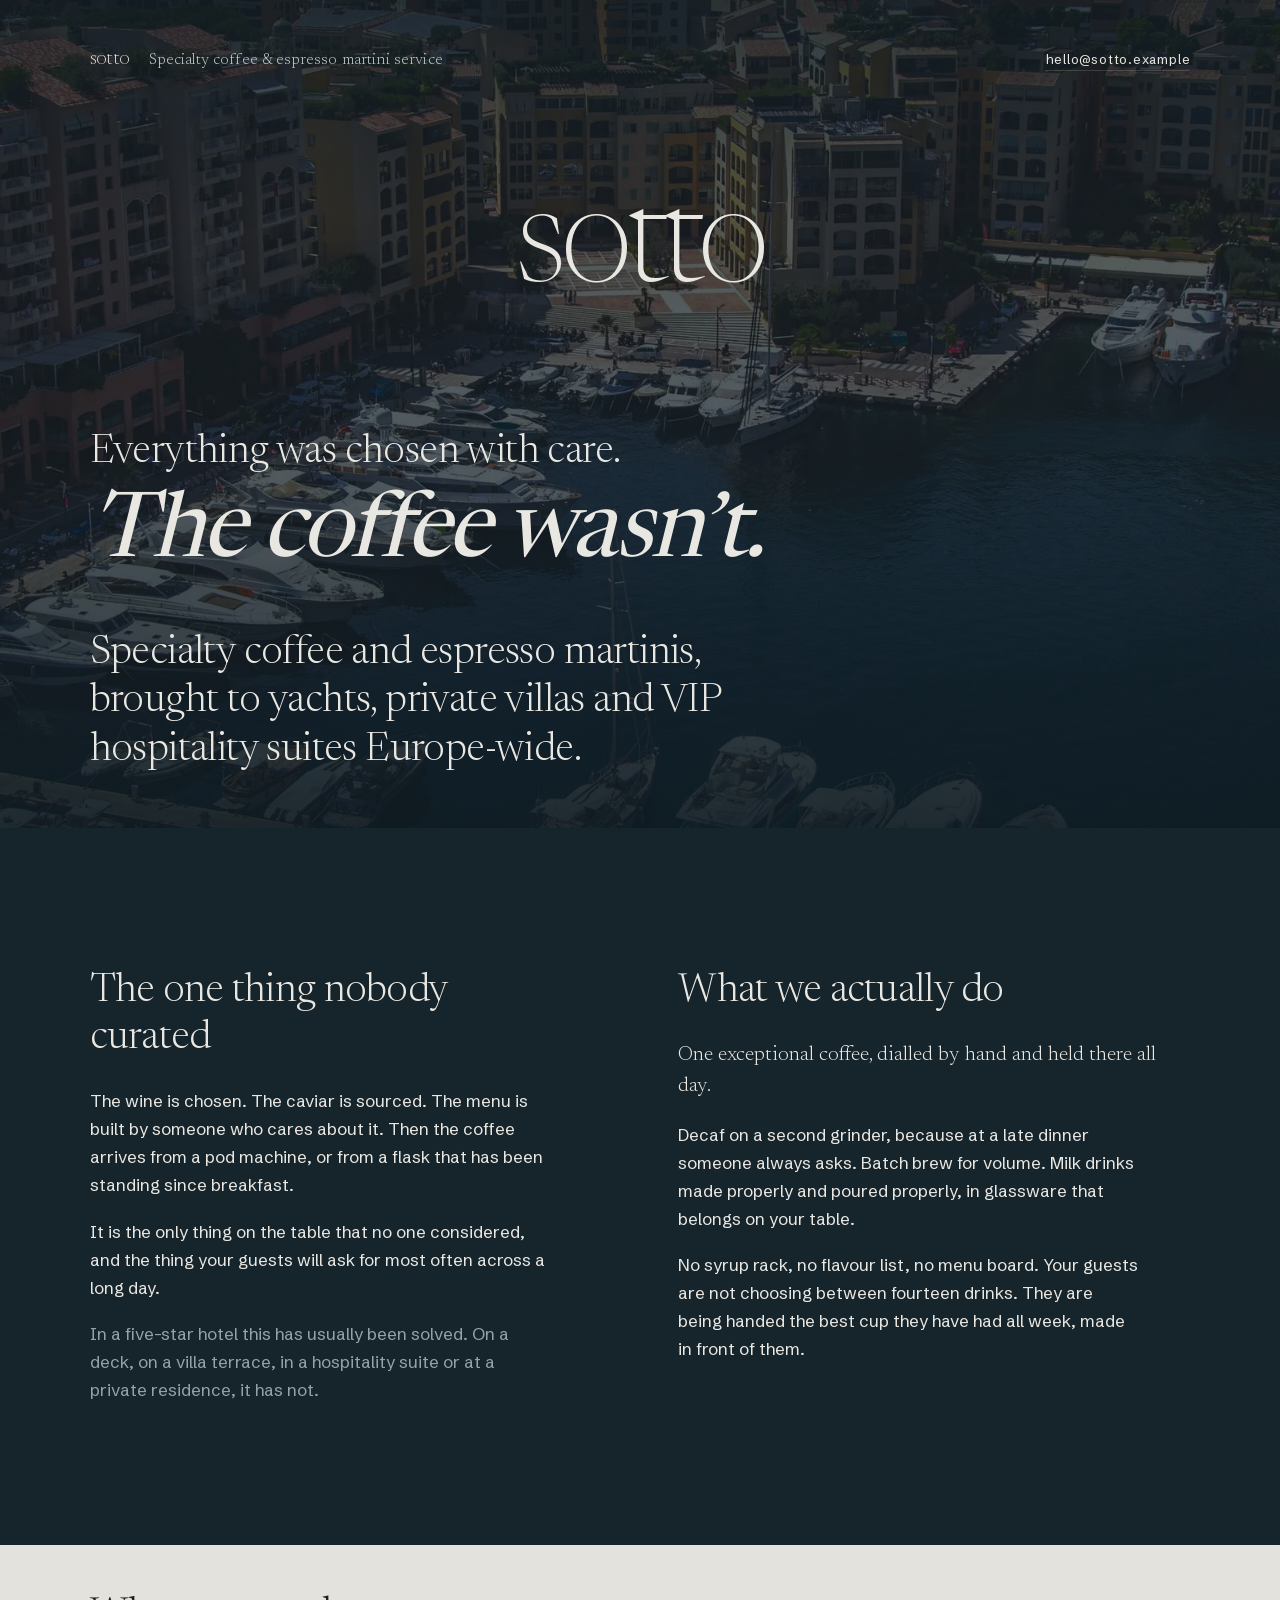
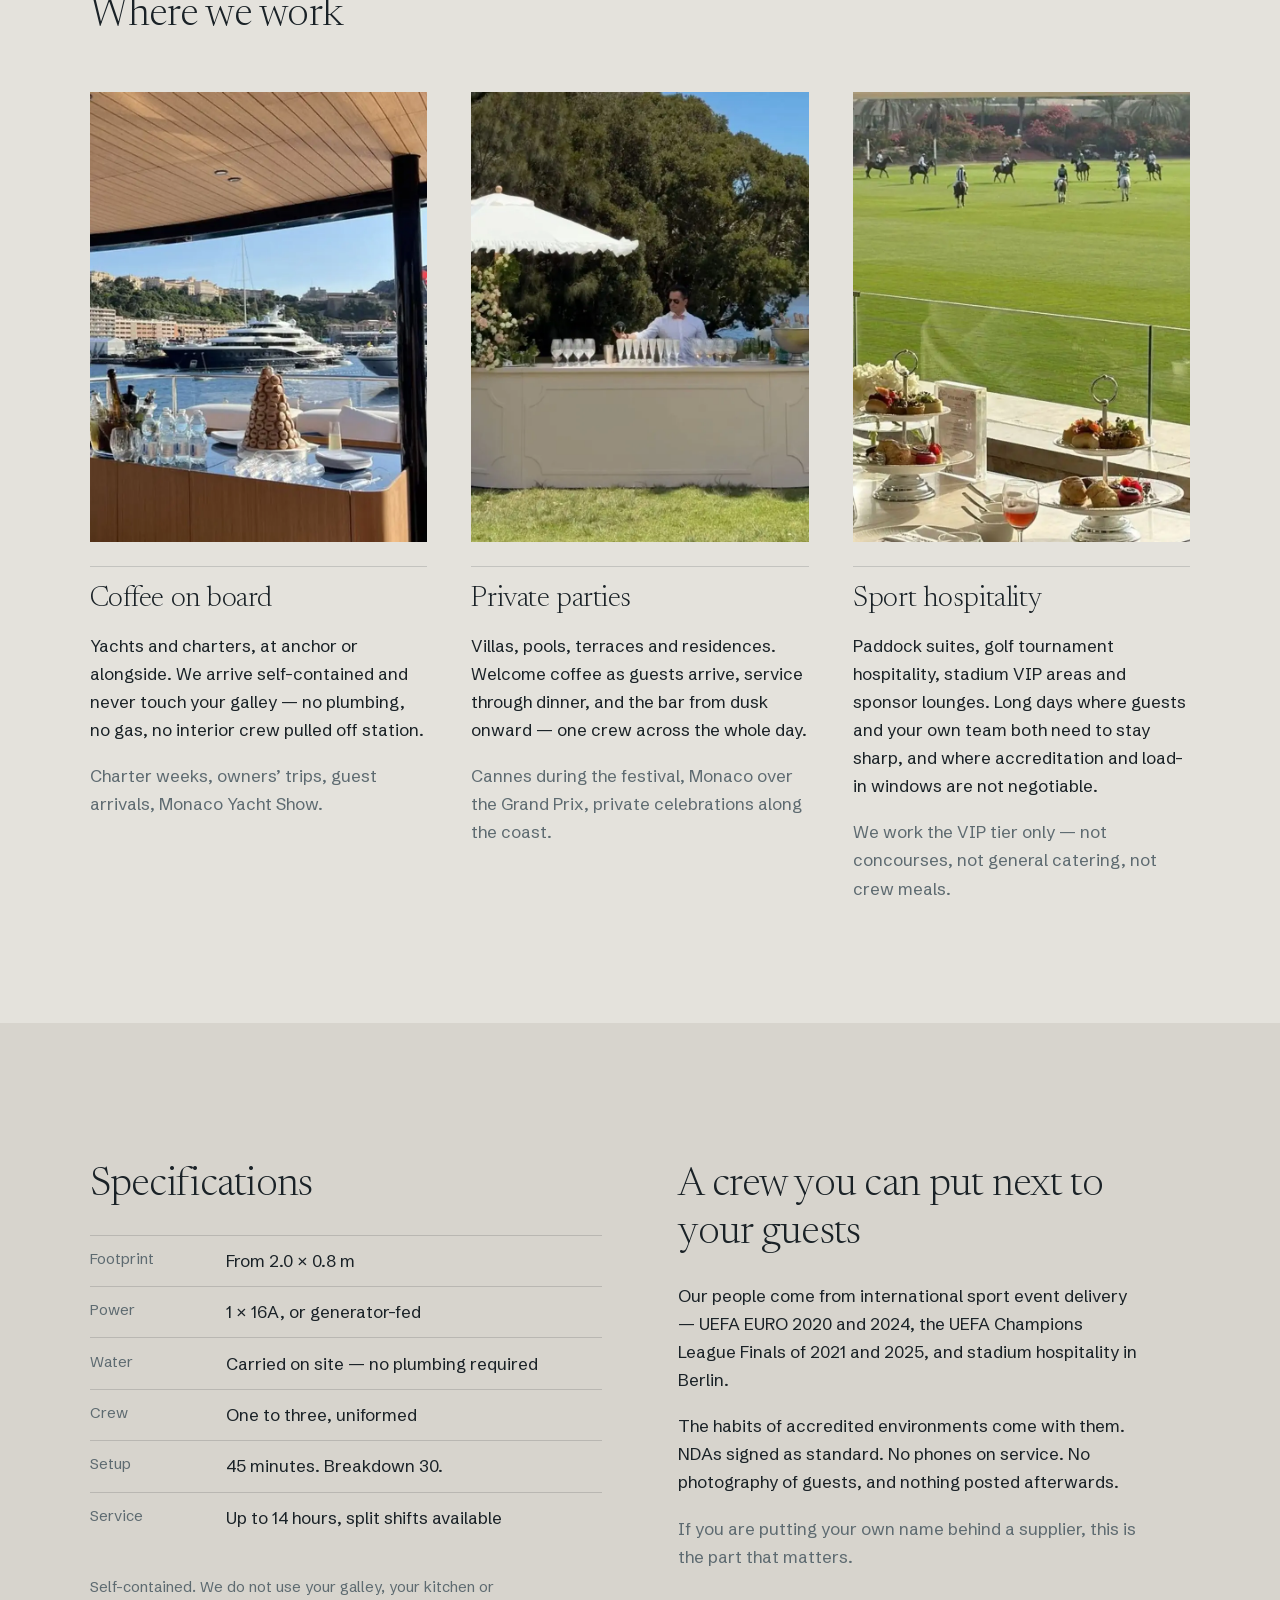
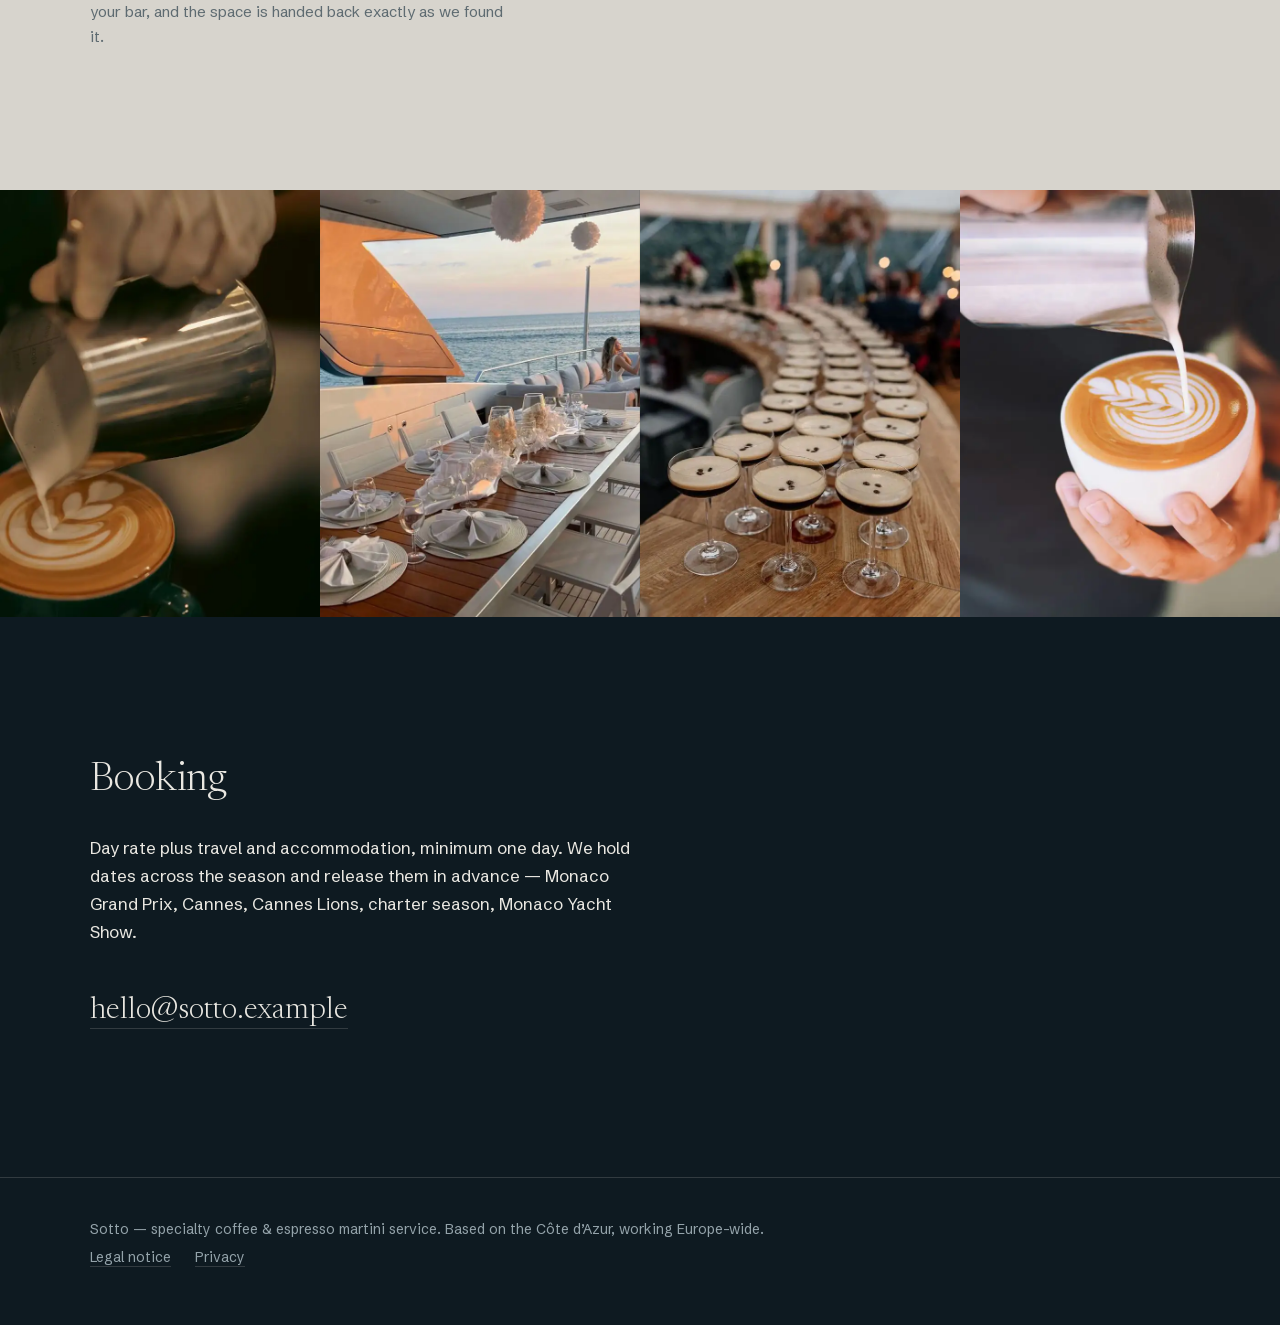
==== commit 5fddd018: "Wordmark centred in its own band, 160px The h1 leaves the claim block and becomes the middle of thre" ====
--- a/index.html
+++ b/index.html
@@ -224,13 +224,16 @@
     gap:1.5rem 2.5rem;
     flex-wrap:wrap;
   }
+  /* Its own band between the top line and the claim. hero-inner spaces the three
+     apart, so the mark lands in the middle of the frame. */
   .mark{
     font-family:var(--serif);
     font-weight:200;
-    font-size:clamp(2.25rem,4.8vw,4.25rem);
-    line-height:.95;
-    letter-spacing:-.035em;
-    margin:0 0 clamp(1.1rem,2.4vw,1.75rem);
+    font-size:clamp(3.5rem,10vw,10rem);
+    line-height:.9;
+    letter-spacing:-.04em;
+    margin:0;
+    text-align:center;
   }
   .hero-lockup{
     display:flex;
@@ -415,13 +418,14 @@
       <p class="hero-contact"><a href="mailto:hello@sotto.example">hello@sotto.example</a></p>
     </div>
 
+    <h1 class="mark reveal reveal-2">sotto</h1>
+
     <div class="hero-bottom">
-      <h1 class="mark reveal reveal-2">sotto</h1>
-      <p class="claim reveal reveal-2">
+      <p class="claim reveal reveal-3">
         <span class="claim-setup">Everything was chosen with care.</span>
         <em class="claim-turn">The coffee wasn&rsquo;t.</em>
       </p>
-      <p class="hero-sub reveal reveal-3">Specialty coffee and espresso martinis, brought to yachts, private villas and VIP hospitality suites Europe-wide.</p>
+      <p class="hero-sub reveal reveal-4">Specialty coffee and espresso martinis, brought to yachts, private villas and VIP hospitality suites Europe-wide.</p>
     </div>
 
   </div>
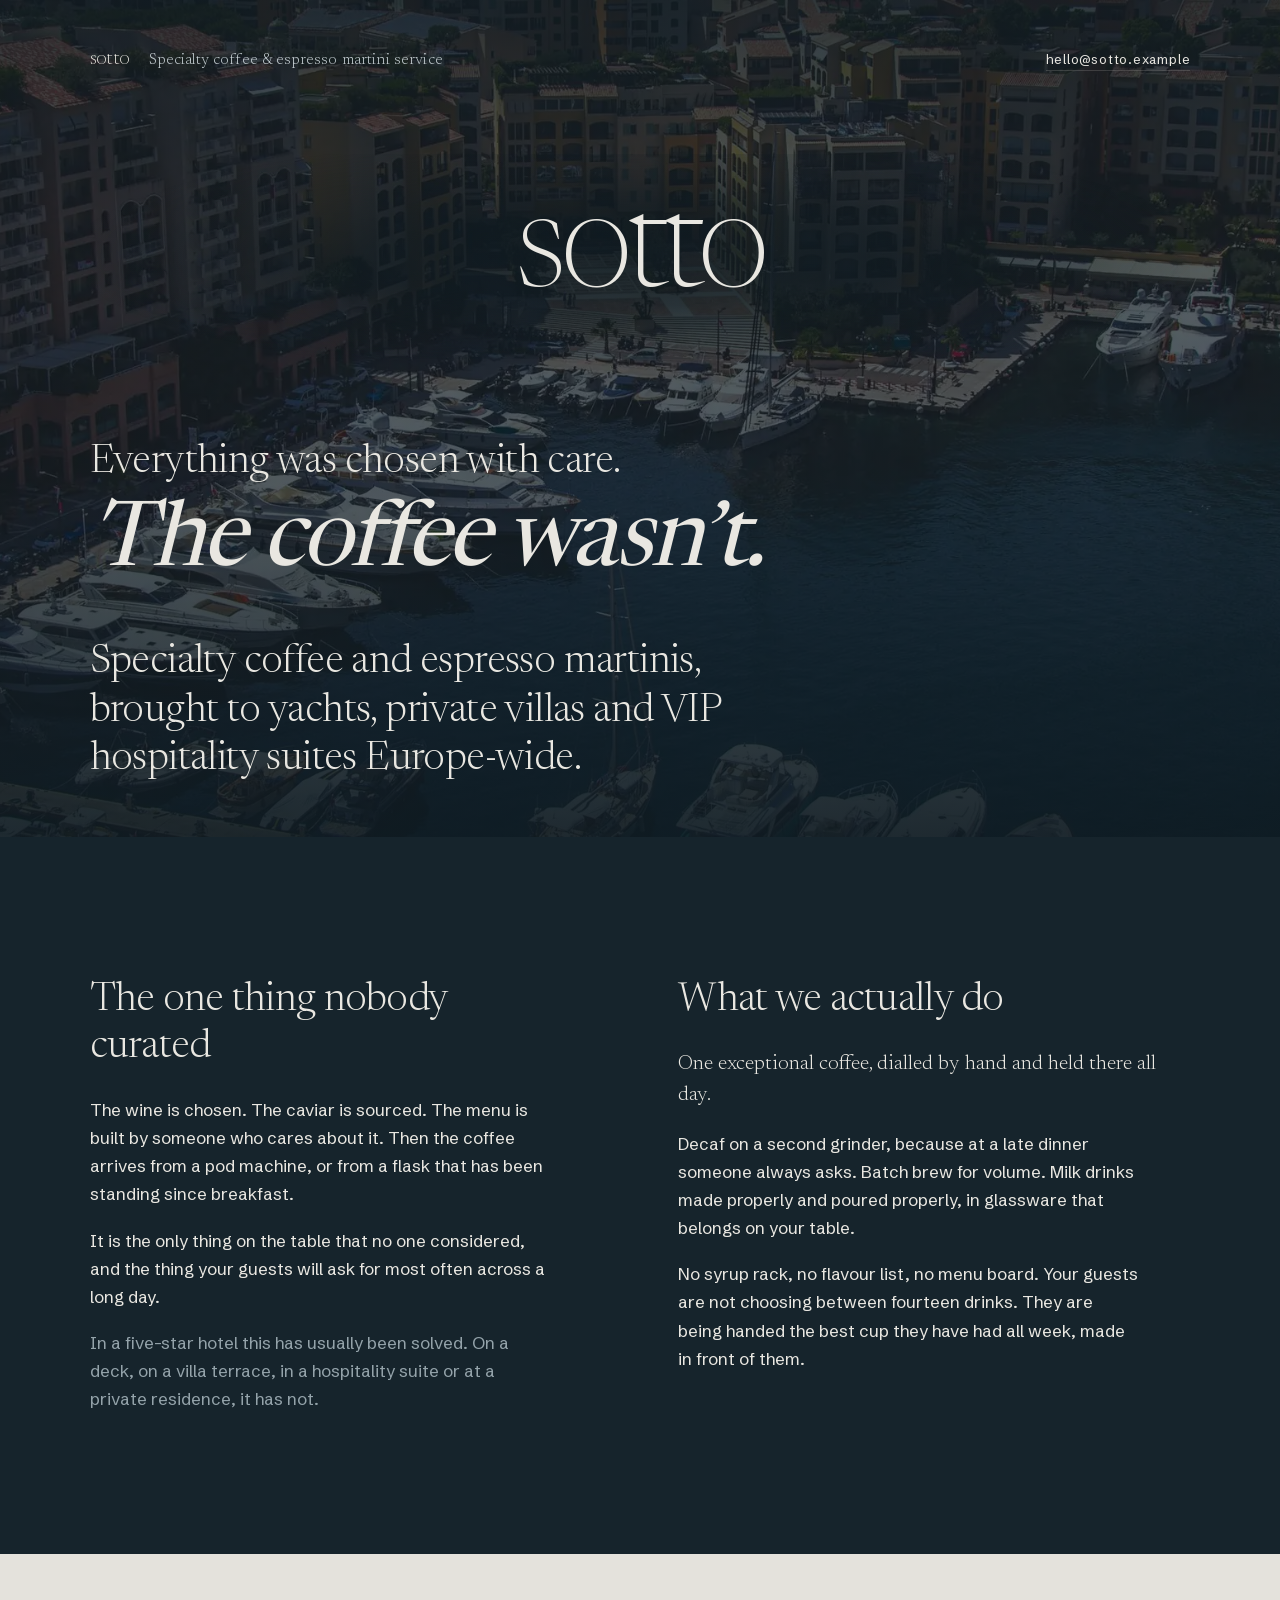
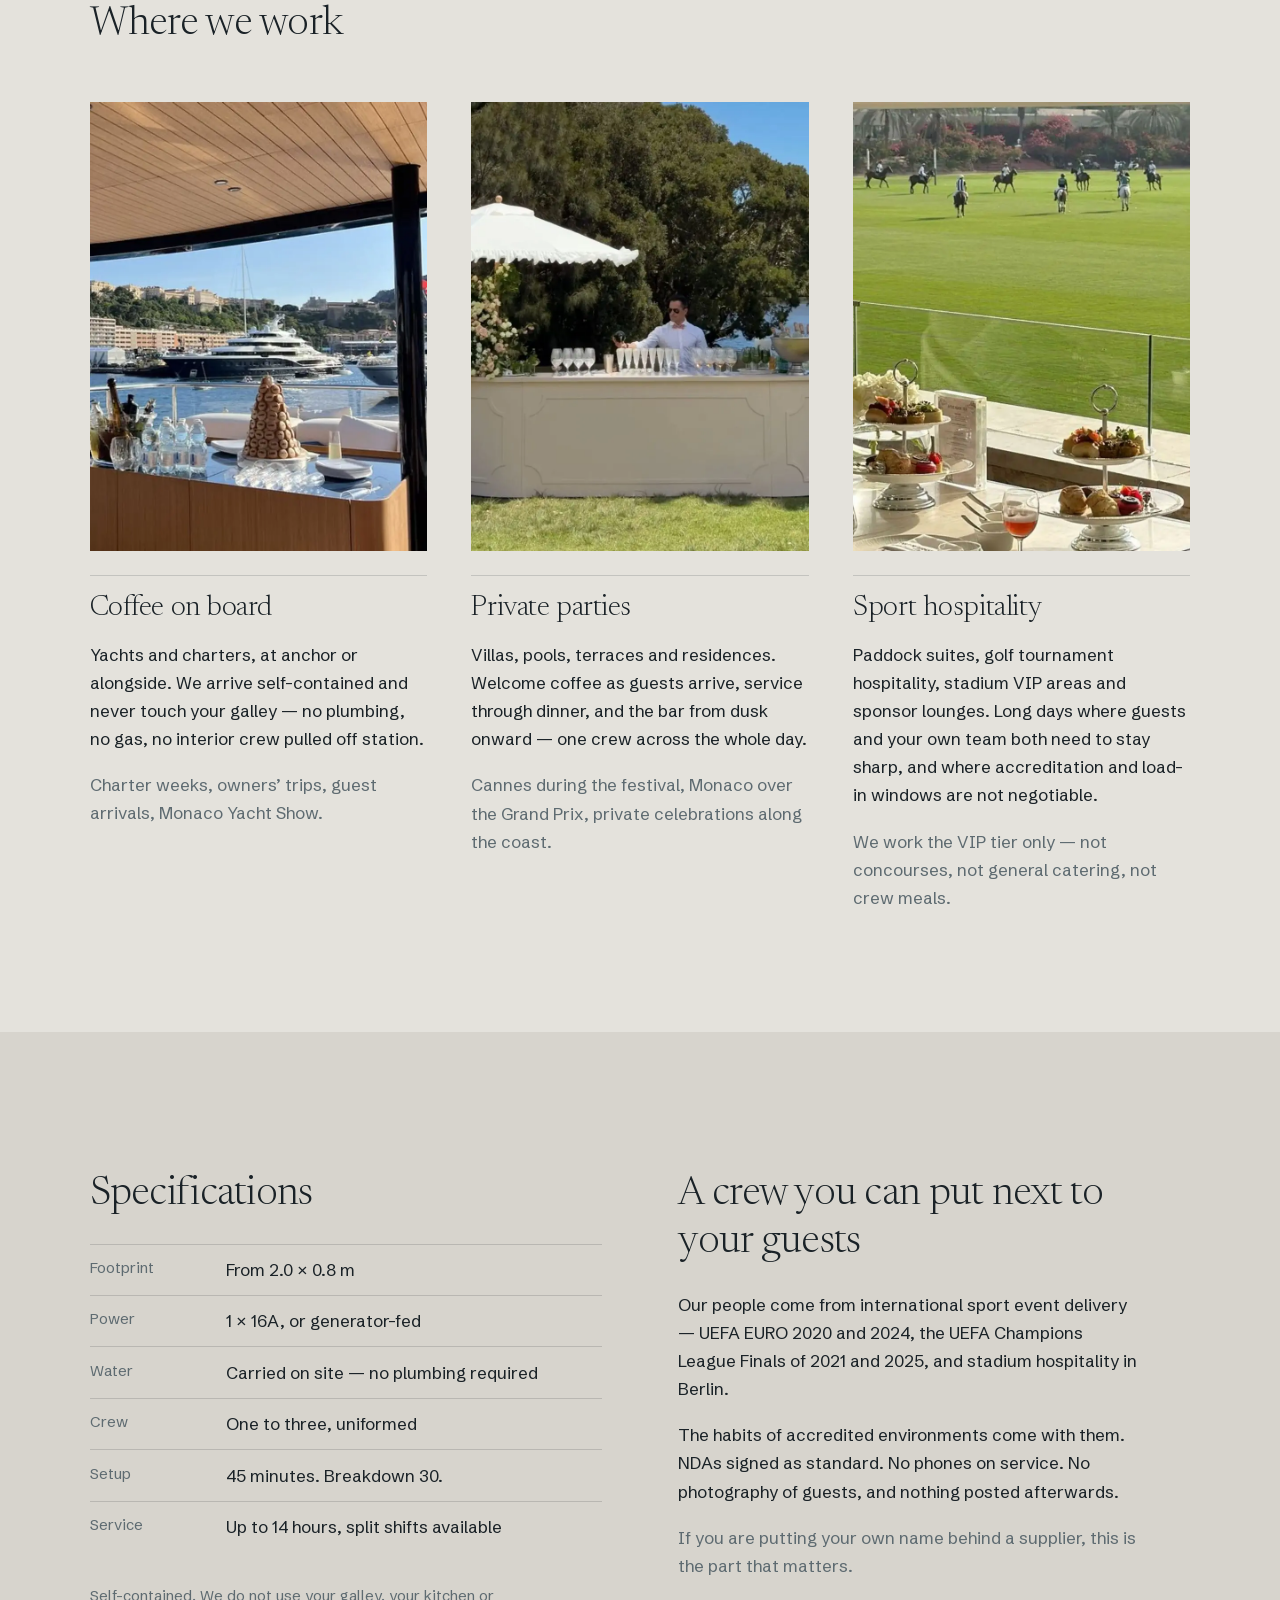
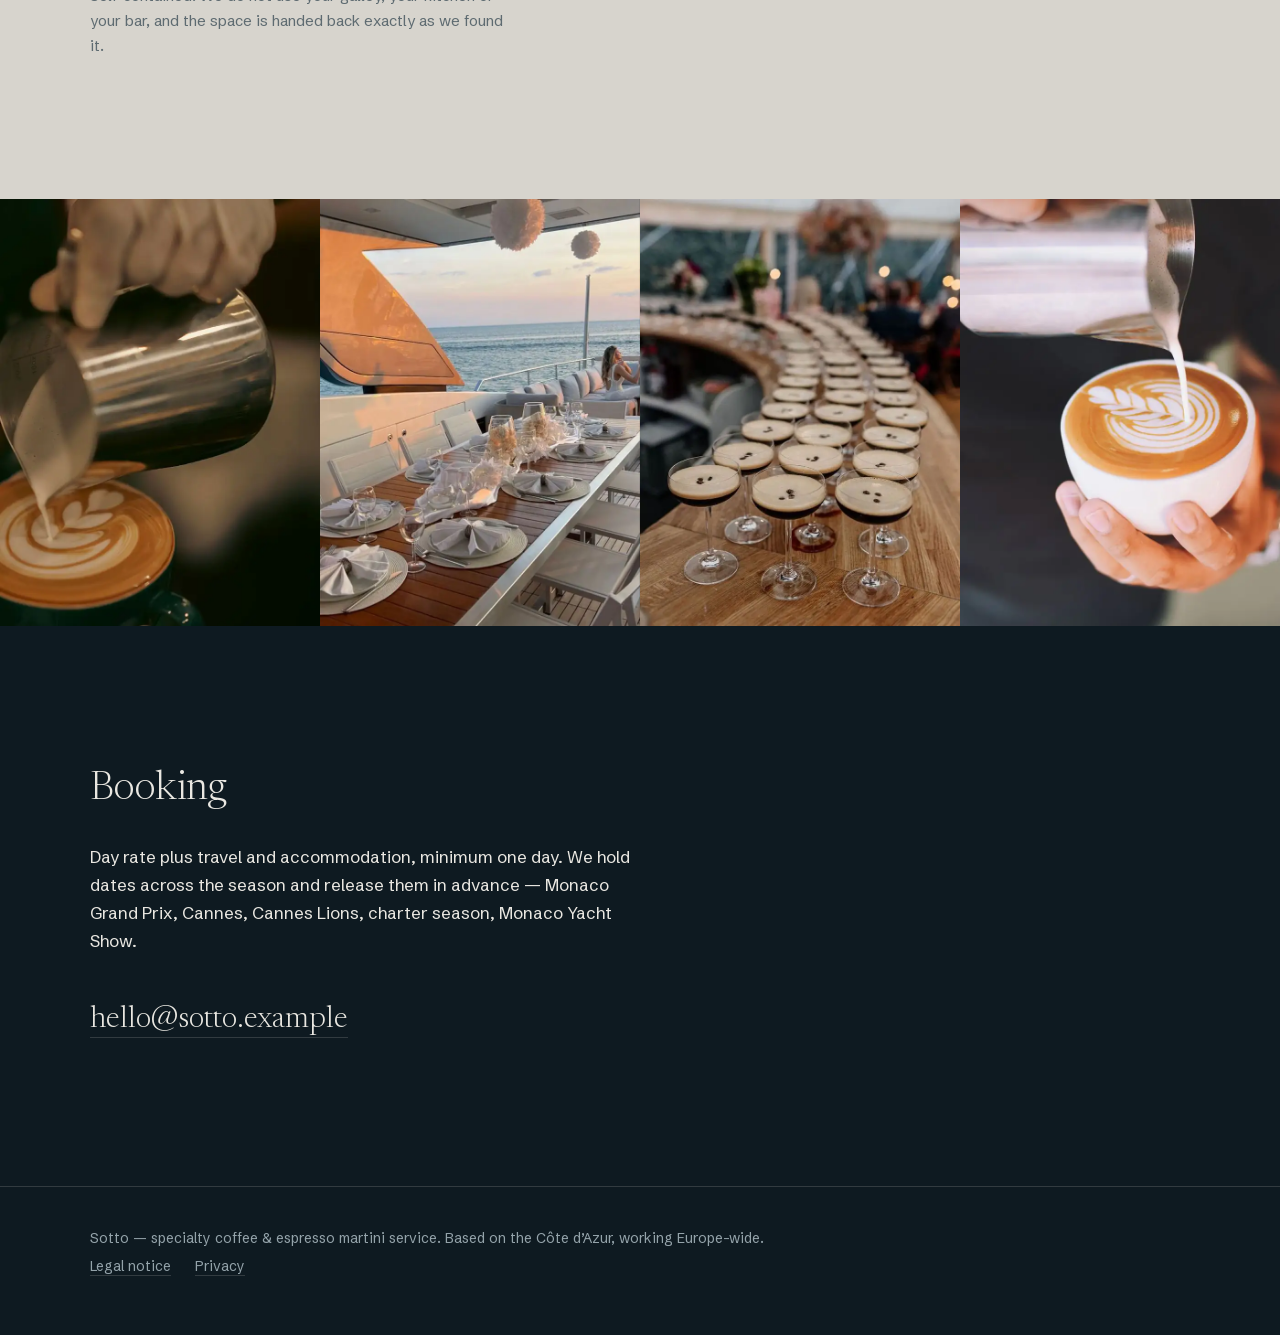
==== commit dd772d25: "Pool of --night behind the wordmark The mark sits over the lit facades, the brightest part of the ha" ====
--- a/index.html
+++ b/index.html
@@ -234,6 +234,16 @@
     letter-spacing:-.04em;
     margin:0;
     text-align:center;
+    /* A soft pool of --night behind the mark, which sits over the brightest part
+       of the harbour. Painted as the element's own background and faded to nothing
+       well inside the edges, so it reads as depth in the photograph rather than a
+       panel. The padding exists to give the fade room to finish. */
+    padding:clamp(1.25rem,3.5vw,3rem) 0;
+    background:radial-gradient(ellipse 52% 60% at 50% 50%,
+      rgba(14,26,33,.80) 0%,
+      rgba(14,26,33,.62) 40%,
+      rgba(14,26,33,.28) 68%,
+      rgba(14,26,33,0) 100%);
   }
   .hero-lockup{
     display:flex;
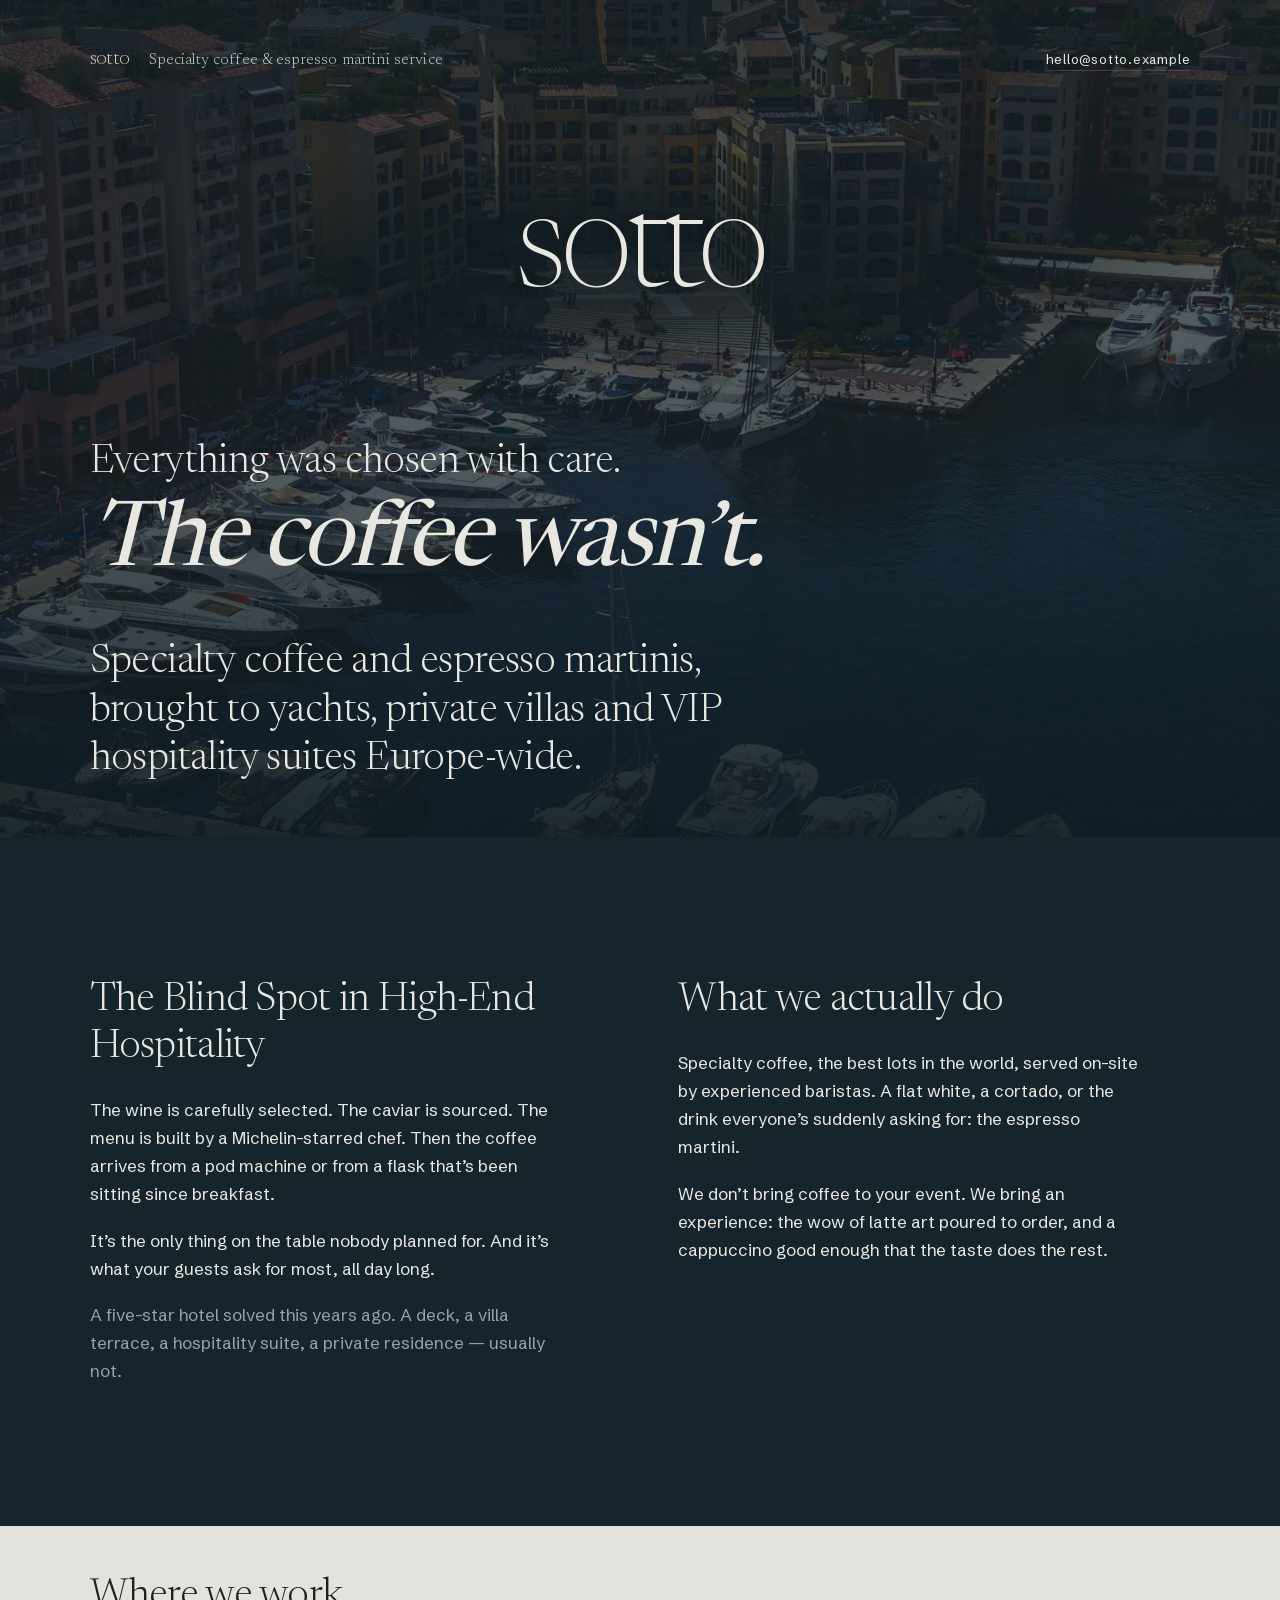
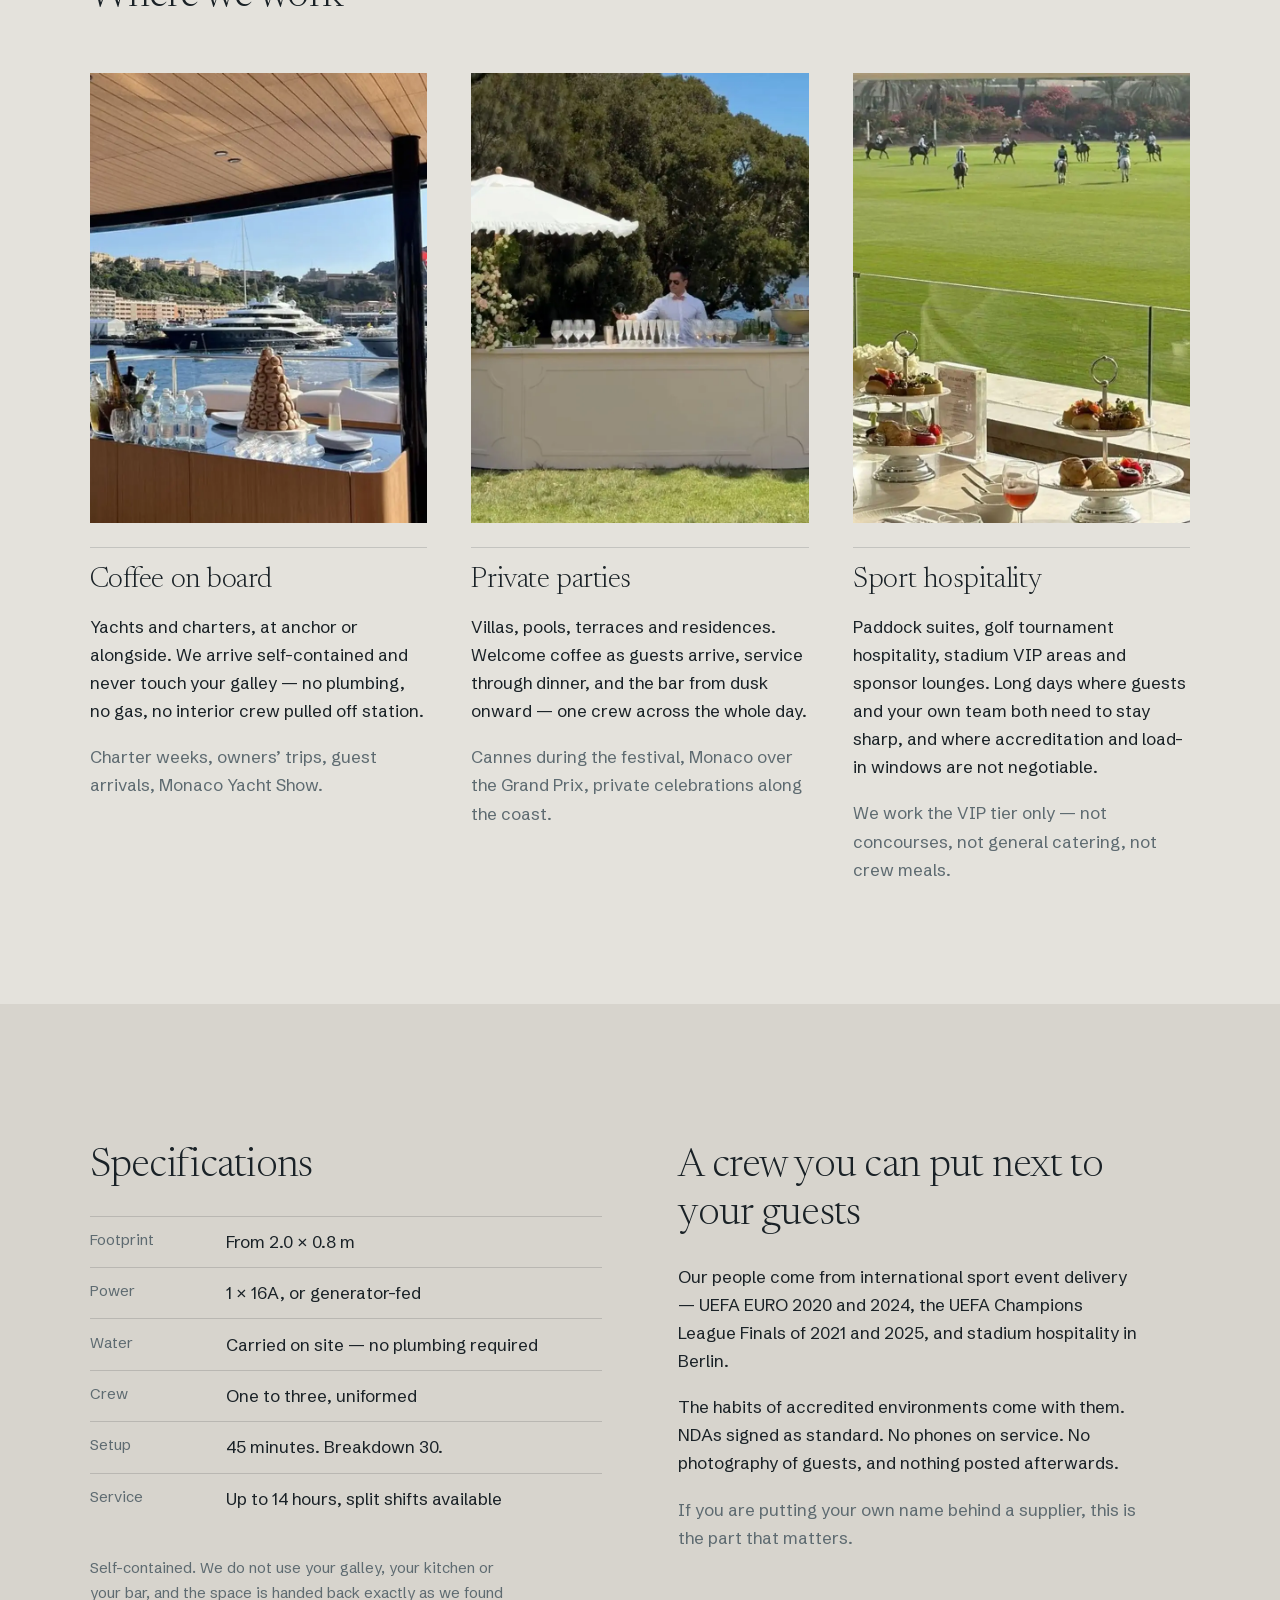
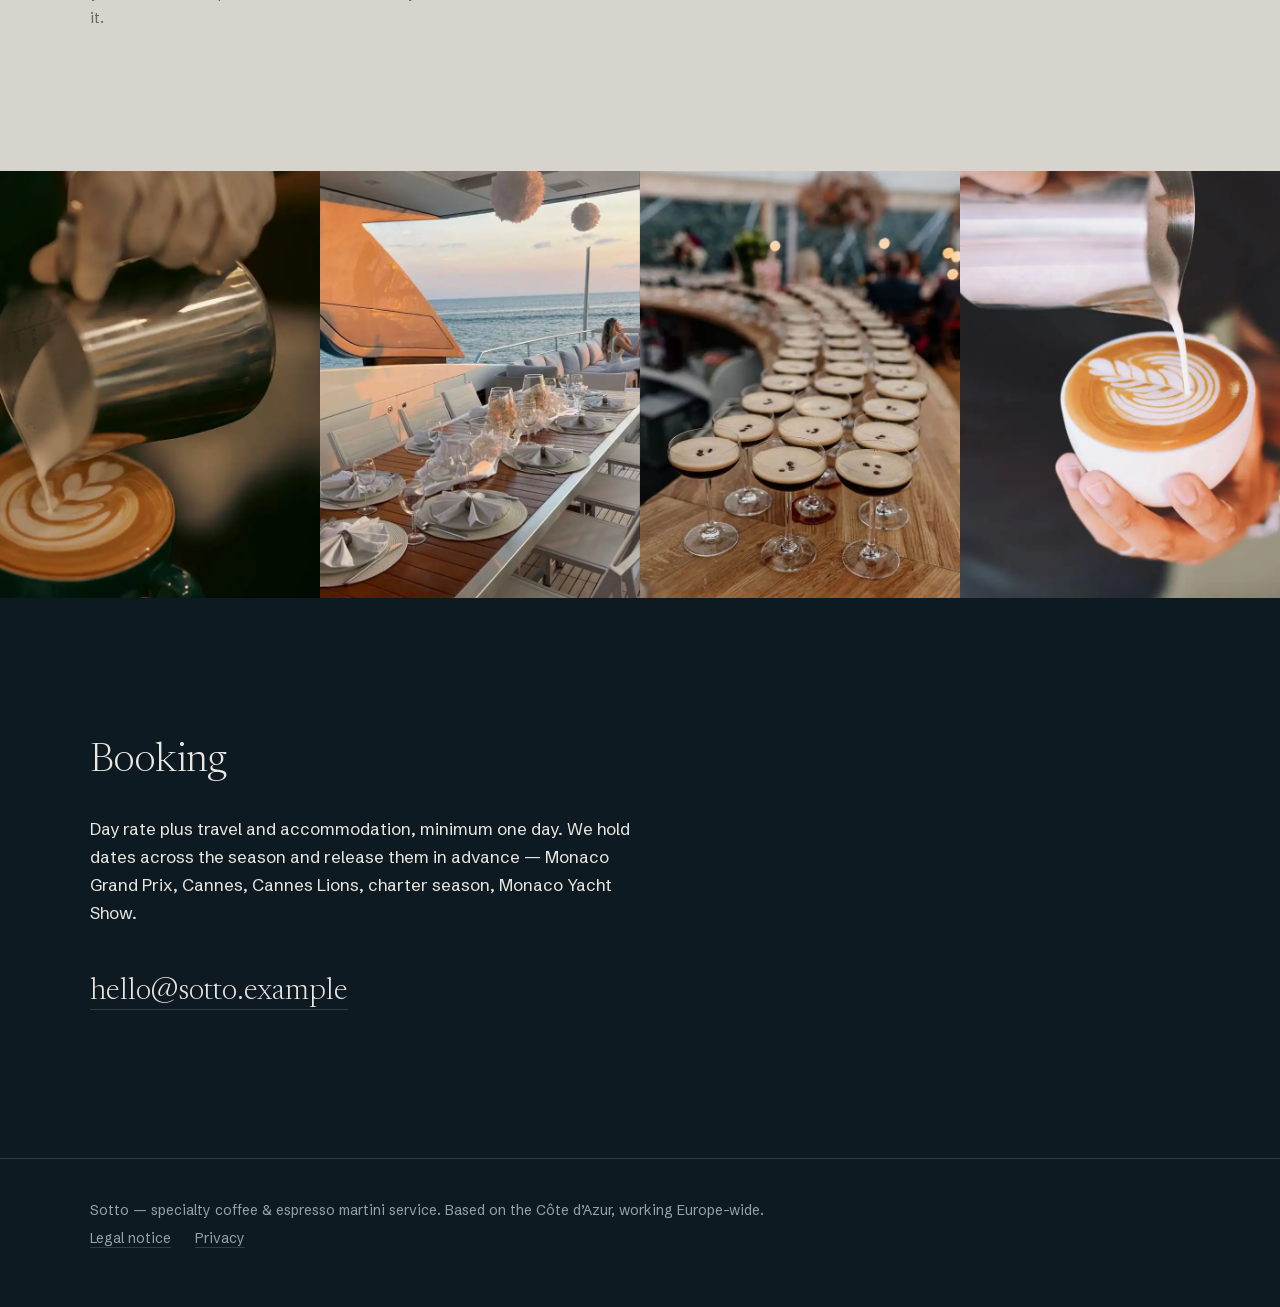
==== commit f52fd039: "New copy for the paired sections "The one thing nobody curated" becomes "The Blind Spot in High-End " ====
--- a/index.html
+++ b/index.html
@@ -357,7 +357,6 @@
   }
   p{margin:0 0 1.15rem;max-width:62ch}
   p:last-child{margin-bottom:0}
-  .lead{font-family:var(--serif);font-size:1.3rem;line-height:1.5;font-weight:300}
 
   .area{padding-top:clamp(2.75rem,6vw,4rem);padding-bottom:clamp(3.5rem,8vw,6rem)}
 
@@ -446,16 +445,15 @@
 <section class="z-deep">
   <div class="duo">
     <div>
-      <h2>The one thing nobody curated</h2>
-      <p>The wine is chosen. The caviar is sourced. The menu is built by someone who cares about it. Then the coffee arrives from a pod machine, or from a flask that has been standing since breakfast.</p>
-      <p>It is the only thing on the table that no one considered, and the thing your guests will ask for most often across a long day.</p>
-      <p class="mute">In a five-star hotel this has usually been solved. On a deck, on a villa terrace, in a hospitality suite or at a private residence, it has not.</p>
+      <h2>The Blind Spot in High-End Hospitality</h2>
+      <p>The wine is carefully selected. The caviar is sourced. The menu is built by a Michelin-starred chef. Then the coffee arrives from a pod machine or from a flask that&rsquo;s been sitting since breakfast.</p>
+      <p>It&rsquo;s the only thing on the table nobody planned for. And it&rsquo;s what your guests ask for most, all day long.</p>
+      <p class="mute">A five-star hotel solved this years ago. A deck, a villa terrace, a hospitality suite, a private residence &mdash; usually not.</p>
     </div>
     <div>
       <h2>What we actually do</h2>
-      <p class="lead">One exceptional coffee, dialled by hand and held there all day.</p>
-      <p>Decaf on a second grinder, because at a late dinner someone always asks. Batch brew for volume. Milk drinks made properly and poured properly, in glassware that belongs on your table.</p>
-      <p>No syrup rack, no flavour list, no menu board. Your guests are not choosing between fourteen drinks. They are being handed the best cup they have had all week, made in front of them.</p>
+      <p>Specialty coffee, the best lots in the world, served on-site by experienced baristas. A flat white, a cortado, or the drink everyone&rsquo;s suddenly asking for: the espresso martini.</p>
+      <p>We don&rsquo;t bring coffee to your event. We bring an experience: the wow of latte art poured to order, and a cappuccino good enough that the taste does the rest.</p>
     </div>
   </div>
 </section>
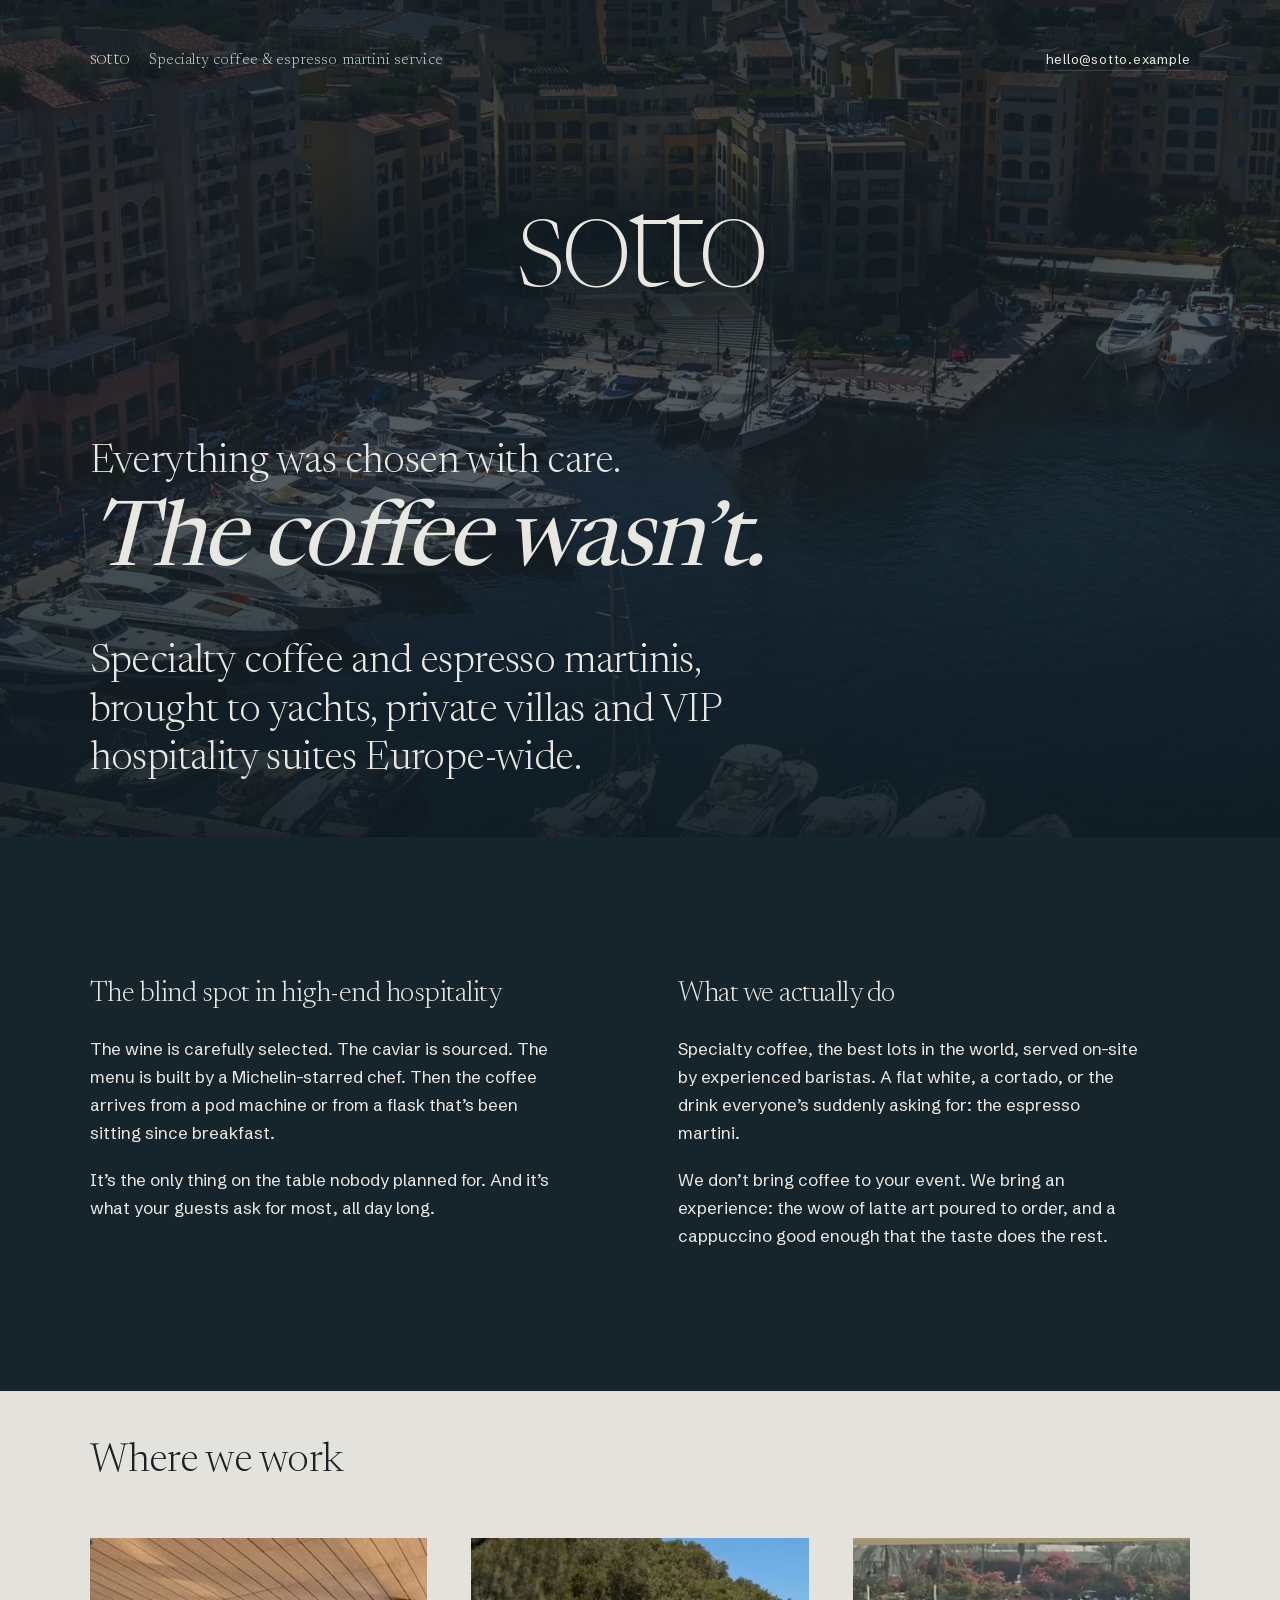
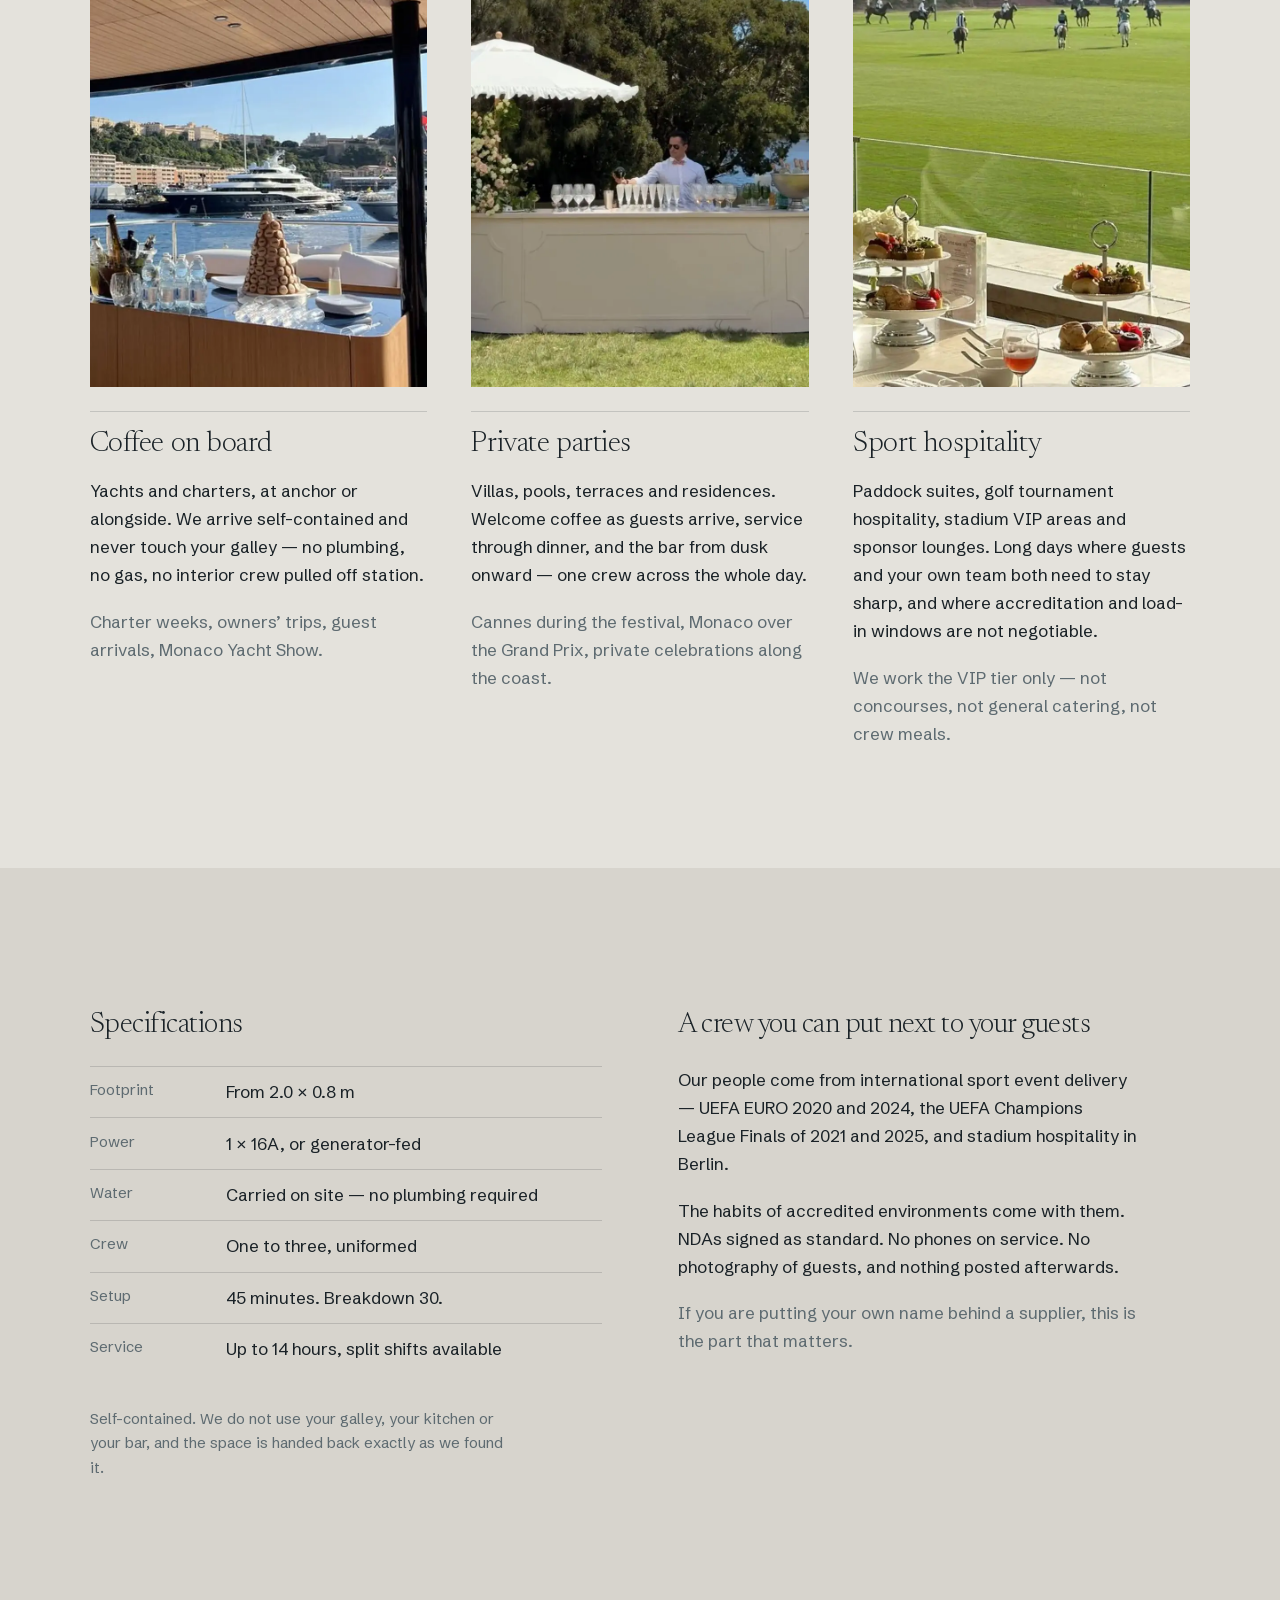
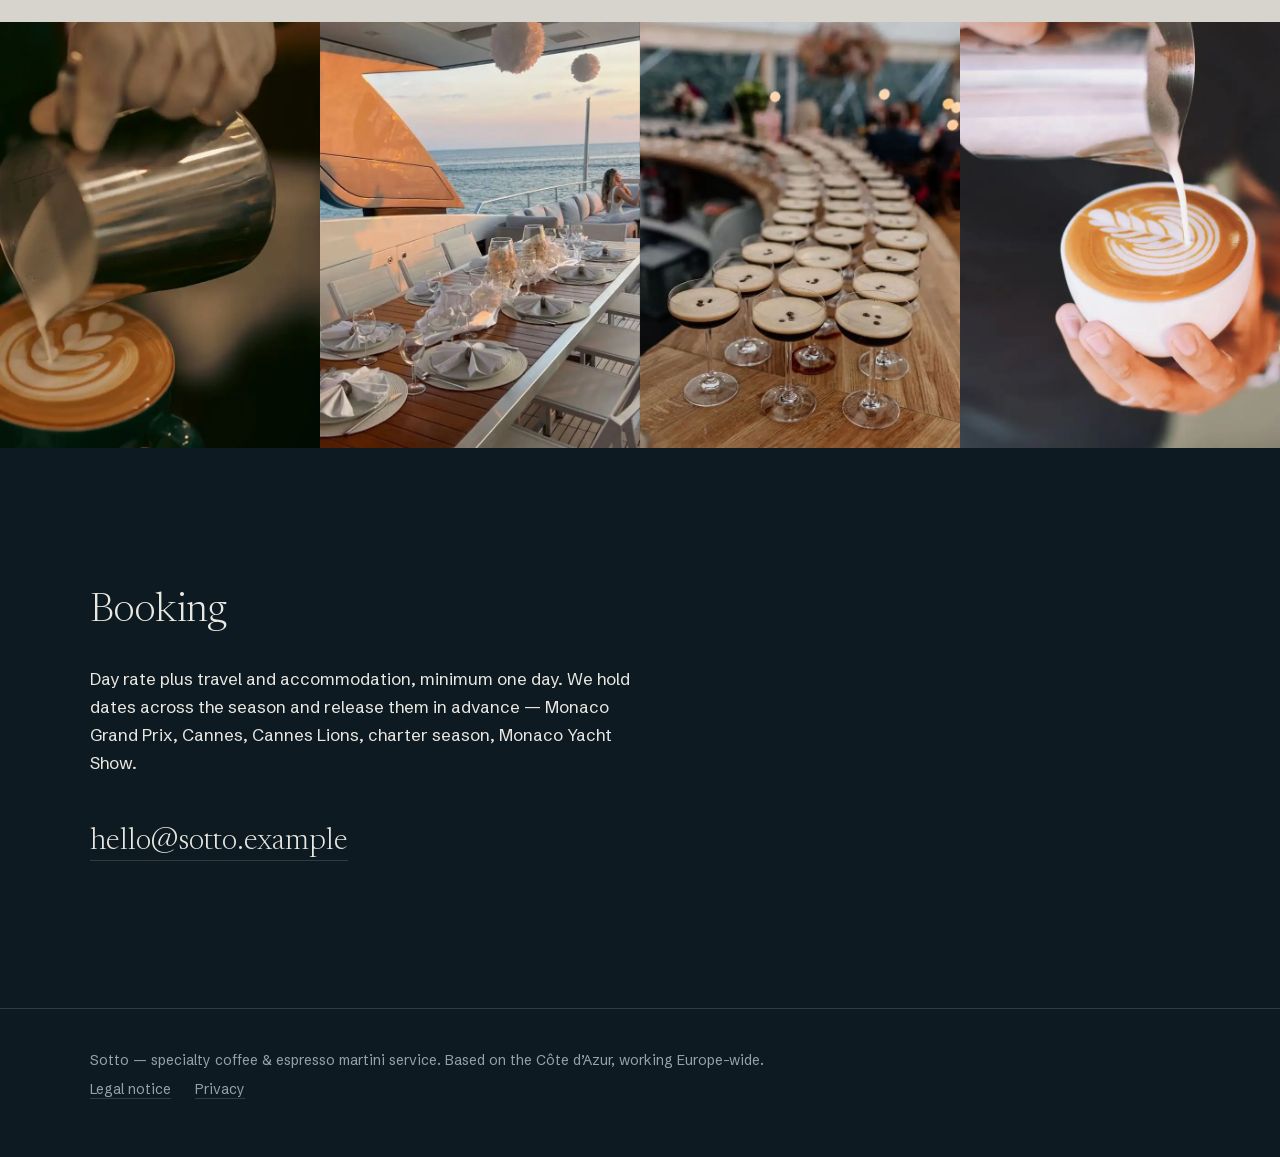
==== commit 3eece06d: "Sentence case, drop the five-star line, headings to one row "The Blind Spot in High-End Hospitality"" ====
--- a/index.html
+++ b/index.html
@@ -332,7 +332,15 @@
     margin-inline:auto;
     align-items:start;
   }
-  .duo h2{margin-bottom:1.5rem}
+  /* Sized so the longest heading in a pair holds one line inside a 532px column:
+     at the global 40px it needed 589px. The 20ch cap has to go too, or it wraps
+     at 456px regardless of size. Both headings in a pair share this, since two
+     side by side at different sizes reads as an error. */
+  .duo h2{
+    margin-bottom:1.5rem;
+    max-width:none;
+    font-size:clamp(1.4rem,2.2vw,2.2rem);
+  }
   .duo p{max-width:46ch}
   @media (max-width:60rem){
     .duo{grid-template-columns:1fr;gap:clamp(3rem,9vw,4.5rem);max-width:var(--col)}
@@ -445,10 +453,9 @@
 <section class="z-deep">
   <div class="duo">
     <div>
-      <h2>The Blind Spot in High-End Hospitality</h2>
+      <h2>The blind spot in high-end hospitality</h2>
       <p>The wine is carefully selected. The caviar is sourced. The menu is built by a Michelin-starred chef. Then the coffee arrives from a pod machine or from a flask that&rsquo;s been sitting since breakfast.</p>
       <p>It&rsquo;s the only thing on the table nobody planned for. And it&rsquo;s what your guests ask for most, all day long.</p>
-      <p class="mute">A five-star hotel solved this years ago. A deck, a villa terrace, a hospitality suite, a private residence &mdash; usually not.</p>
     </div>
     <div>
       <h2>What we actually do</h2>
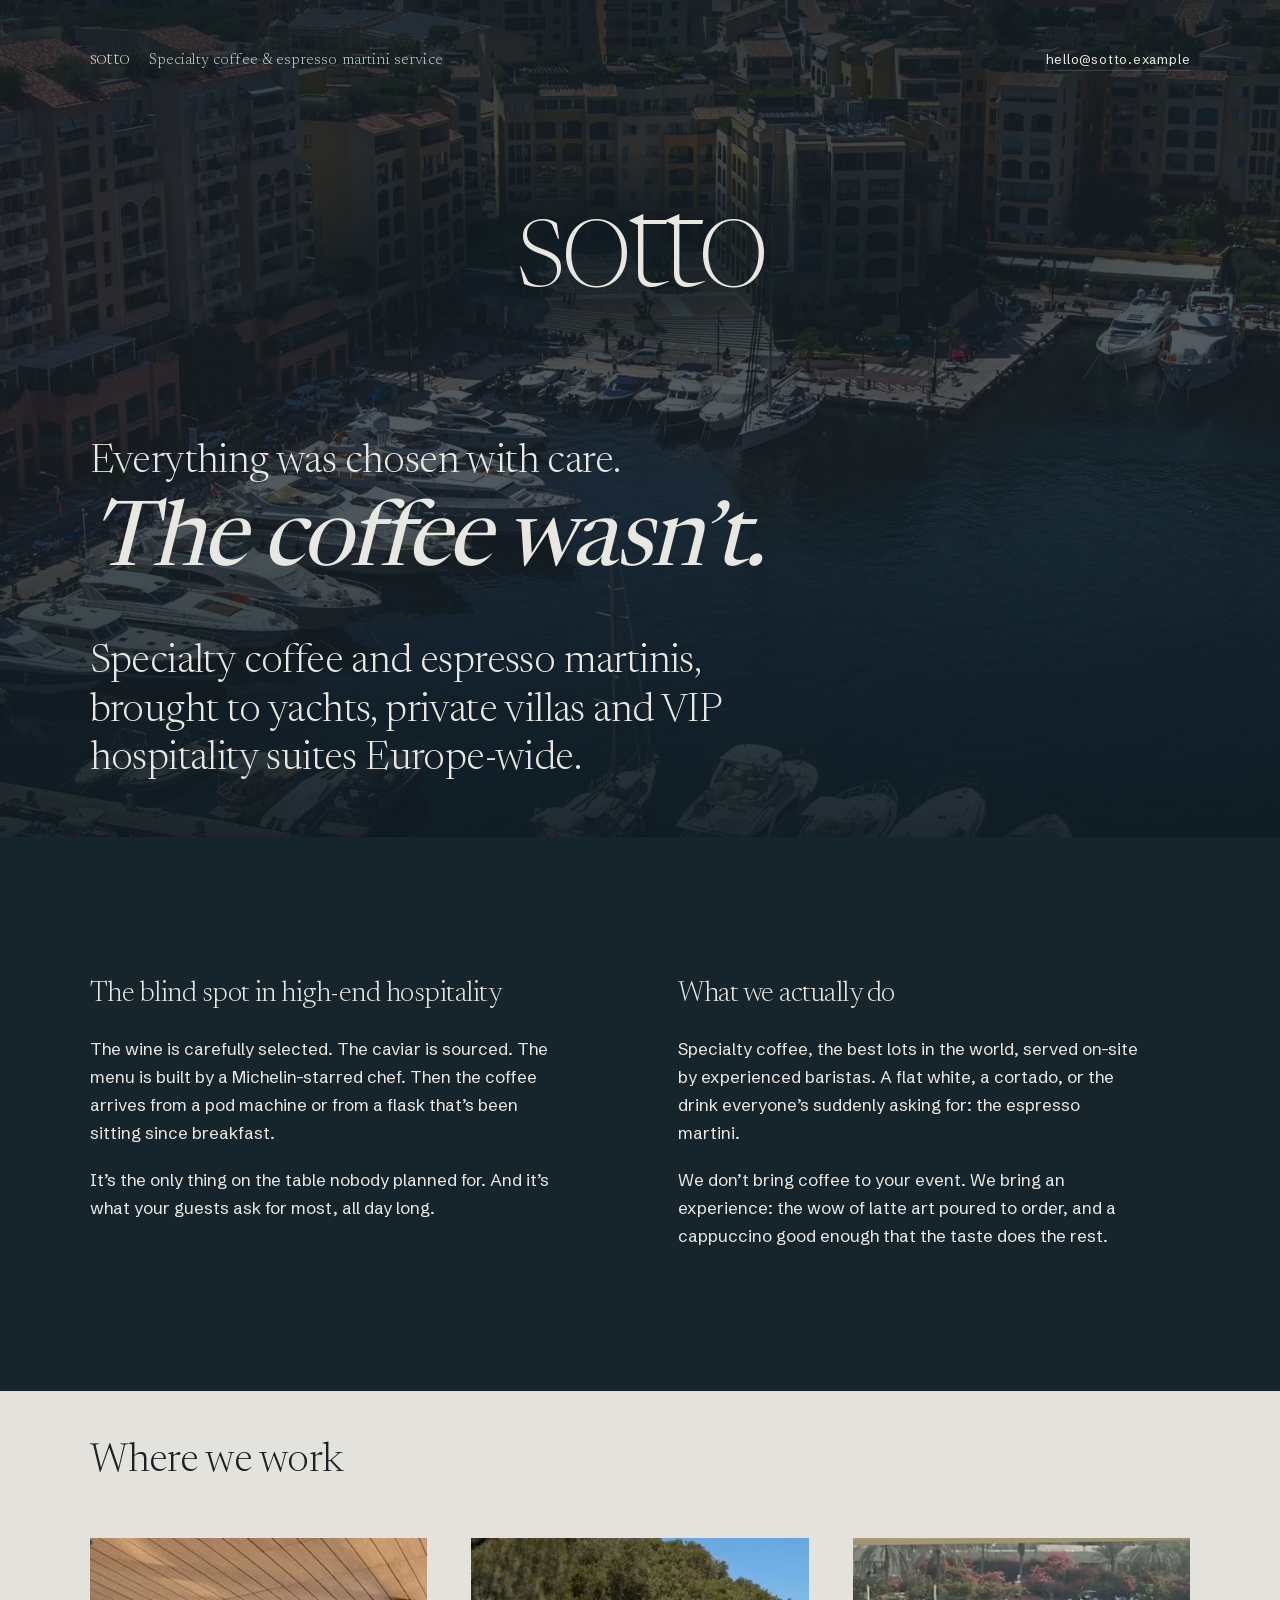
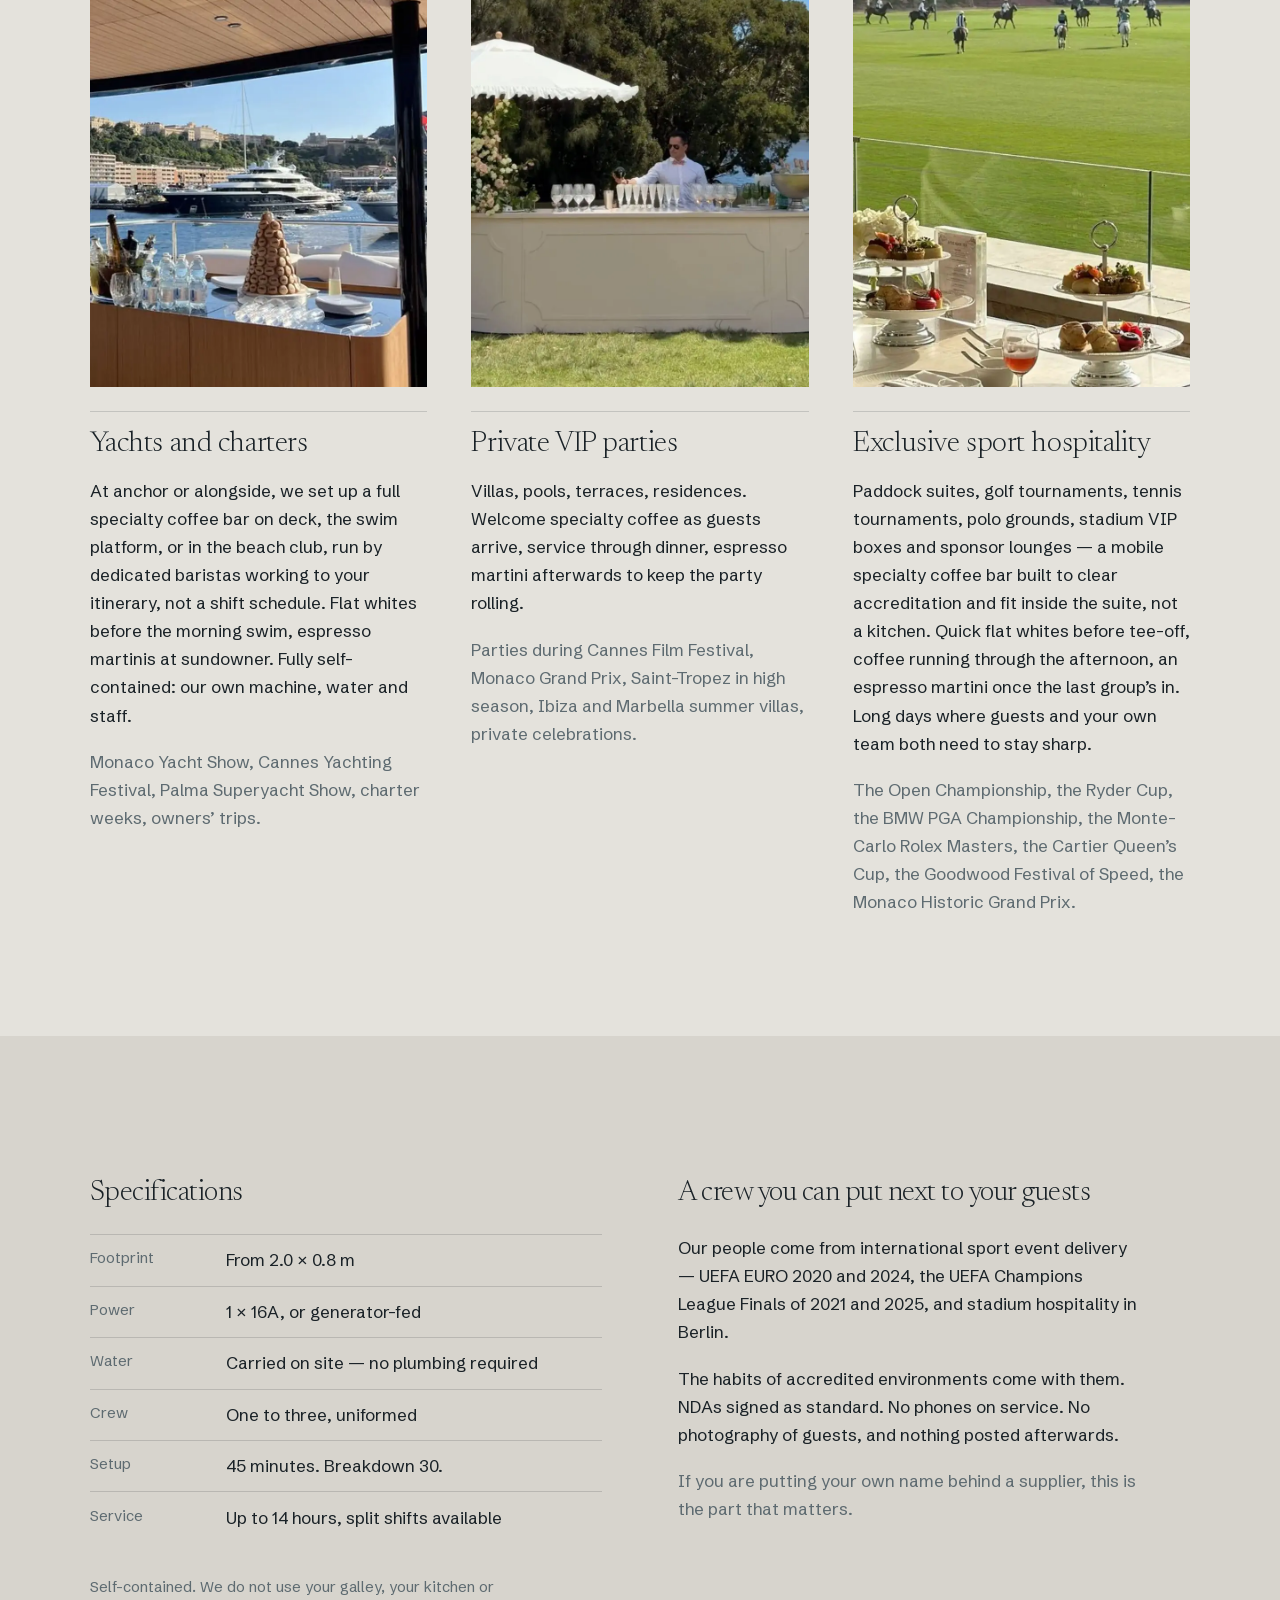
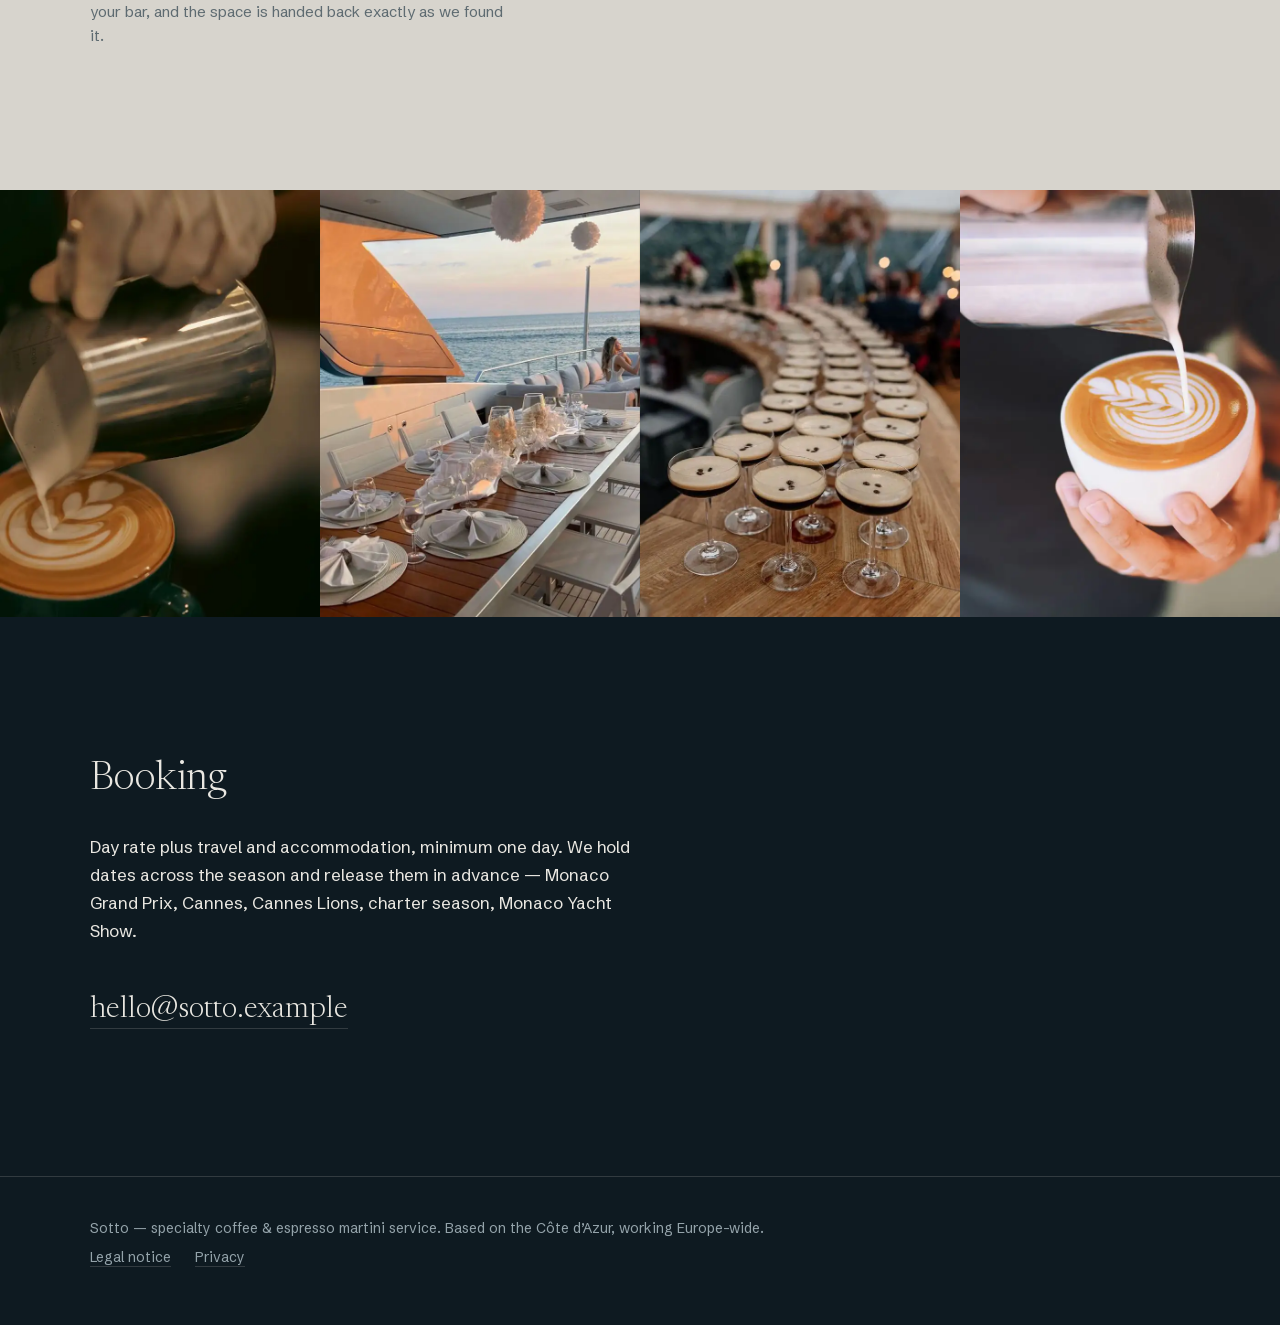
==== commit 62320e27: "New copy for the three service areas "Coffee on board" becomes "Yachts and charters", "Private parti" ====
--- a/index.html
+++ b/index.html
@@ -477,9 +477,9 @@
         <img src="/img/area-yachts.jpg" width="760" height="1013" loading="lazy" decoding="async"
              alt="A yacht's aft bar laid for service, looking out over the harbour at Monaco">
       </picture>
-      <h3>Coffee on board</h3>
-      <p>Yachts and charters, at anchor or alongside. We arrive self-contained and never touch your galley — no plumbing, no gas, no interior crew pulled off station.</p>
-      <p class="mute">Charter weeks, owners&rsquo; trips, guest arrivals, Monaco Yacht Show.</p>
+      <h3>Yachts and charters</h3>
+      <p>At anchor or alongside, we set up a full specialty coffee bar on deck, the swim platform, or in the beach club, run by dedicated baristas working to your itinerary, not a shift schedule. Flat whites before the morning swim, espresso martinis at sundowner. Fully self-contained: our own machine, water and staff.</p>
+      <p class="mute">Monaco Yacht Show, Cannes Yachting Festival, Palma Superyacht Show, charter weeks, owners&rsquo; trips.</p>
     </article>
 
     <article class="area-item">
@@ -488,9 +488,9 @@
         <img src="/img/area-parties.jpg" width="760" height="1013" loading="lazy" decoding="async"
              alt="An outdoor bar set up on a lawn under a parasol, glassware lined up ready for guests">
       </picture>
-      <h3>Private parties</h3>
-      <p>Villas, pools, terraces and residences. Welcome coffee as guests arrive, service through dinner, and the bar from dusk onward — one crew across the whole day.</p>
-      <p class="mute">Cannes during the festival, Monaco over the Grand Prix, private celebrations along the coast.</p>
+      <h3>Private VIP parties</h3>
+      <p>Villas, pools, terraces, residences. Welcome specialty coffee as guests arrive, service through dinner, espresso martini afterwards to keep the party rolling.</p>
+      <p class="mute">Parties during Cannes Film Festival, Monaco Grand Prix, Saint-Tropez in high season, Ibiza and Marbella summer villas, private celebrations.</p>
     </article>
 
     <article class="area-item">
@@ -499,9 +499,9 @@
         <img src="/img/area-sport.jpg" width="760" height="1013" loading="lazy" decoding="async"
              alt="A hospitality terrace laid for service, overlooking a polo field in play">
       </picture>
-      <h3>Sport hospitality</h3>
-      <p>Paddock suites, golf tournament hospitality, stadium VIP areas and sponsor lounges. Long days where guests and your own team both need to stay sharp, and where accreditation and load-in windows are not negotiable.</p>
-      <p class="mute">We work the VIP tier only — not concourses, not general catering, not crew meals.</p>
+      <h3>Exclusive sport hospitality</h3>
+      <p>Paddock suites, golf tournaments, tennis tournaments, polo grounds, stadium VIP boxes and sponsor lounges &mdash; a mobile specialty coffee bar built to clear accreditation and fit inside the suite, not a kitchen. Quick flat whites before tee-off, coffee running through the afternoon, an espresso martini once the last group&rsquo;s in. Long days where guests and your own team both need to stay sharp.</p>
+      <p class="mute">The Open Championship, the Ryder Cup, the BMW PGA Championship, the Monte-Carlo Rolex Masters, the Cartier Queen&rsquo;s Cup, the Goodwood Festival of Speed, the Monaco Historic Grand Prix.</p>
     </article>
 
   </div>
@@ -582,9 +582,9 @@
     { "@type": "Place", "name": "Europe" }
   ],
   "makesOffer": [
-    { "@type": "Offer", "itemOffered": { "@type": "Service", "name": "Coffee on board", "description": "Specialty coffee service for yachts and charters, at anchor or alongside. Self-contained, no galley access required." } },
-    { "@type": "Offer", "itemOffered": { "@type": "Service", "name": "Private parties", "description": "Coffee and bar service for villas, pools, terraces and private residences, from welcome coffee through to espresso martinis after dusk." } },
-    { "@type": "Offer", "itemOffered": { "@type": "Service", "name": "Sport hospitality", "description": "VIP-tier coffee and bar service for paddock suites, golf hospitality, stadium VIP areas and sponsor lounges." } }
+    { "@type": "Offer", "itemOffered": { "@type": "Service", "name": "Yachts and charters", "description": "A full specialty coffee bar set up on deck, the swim platform or in the beach club, at anchor or alongside. Self-contained: own machine, water and staff." } },
+    { "@type": "Offer", "itemOffered": { "@type": "Service", "name": "Private VIP parties", "description": "Welcome specialty coffee as guests arrive, service through dinner and espresso martinis afterwards, at villas, pools, terraces and private residences." } },
+    { "@type": "Offer", "itemOffered": { "@type": "Service", "name": "Exclusive sport hospitality", "description": "A mobile specialty coffee bar for paddock suites, golf and tennis tournaments, polo grounds, stadium VIP boxes and sponsor lounges, built to clear accreditation and fit inside the suite." } }
   ]
 }
 </script>
